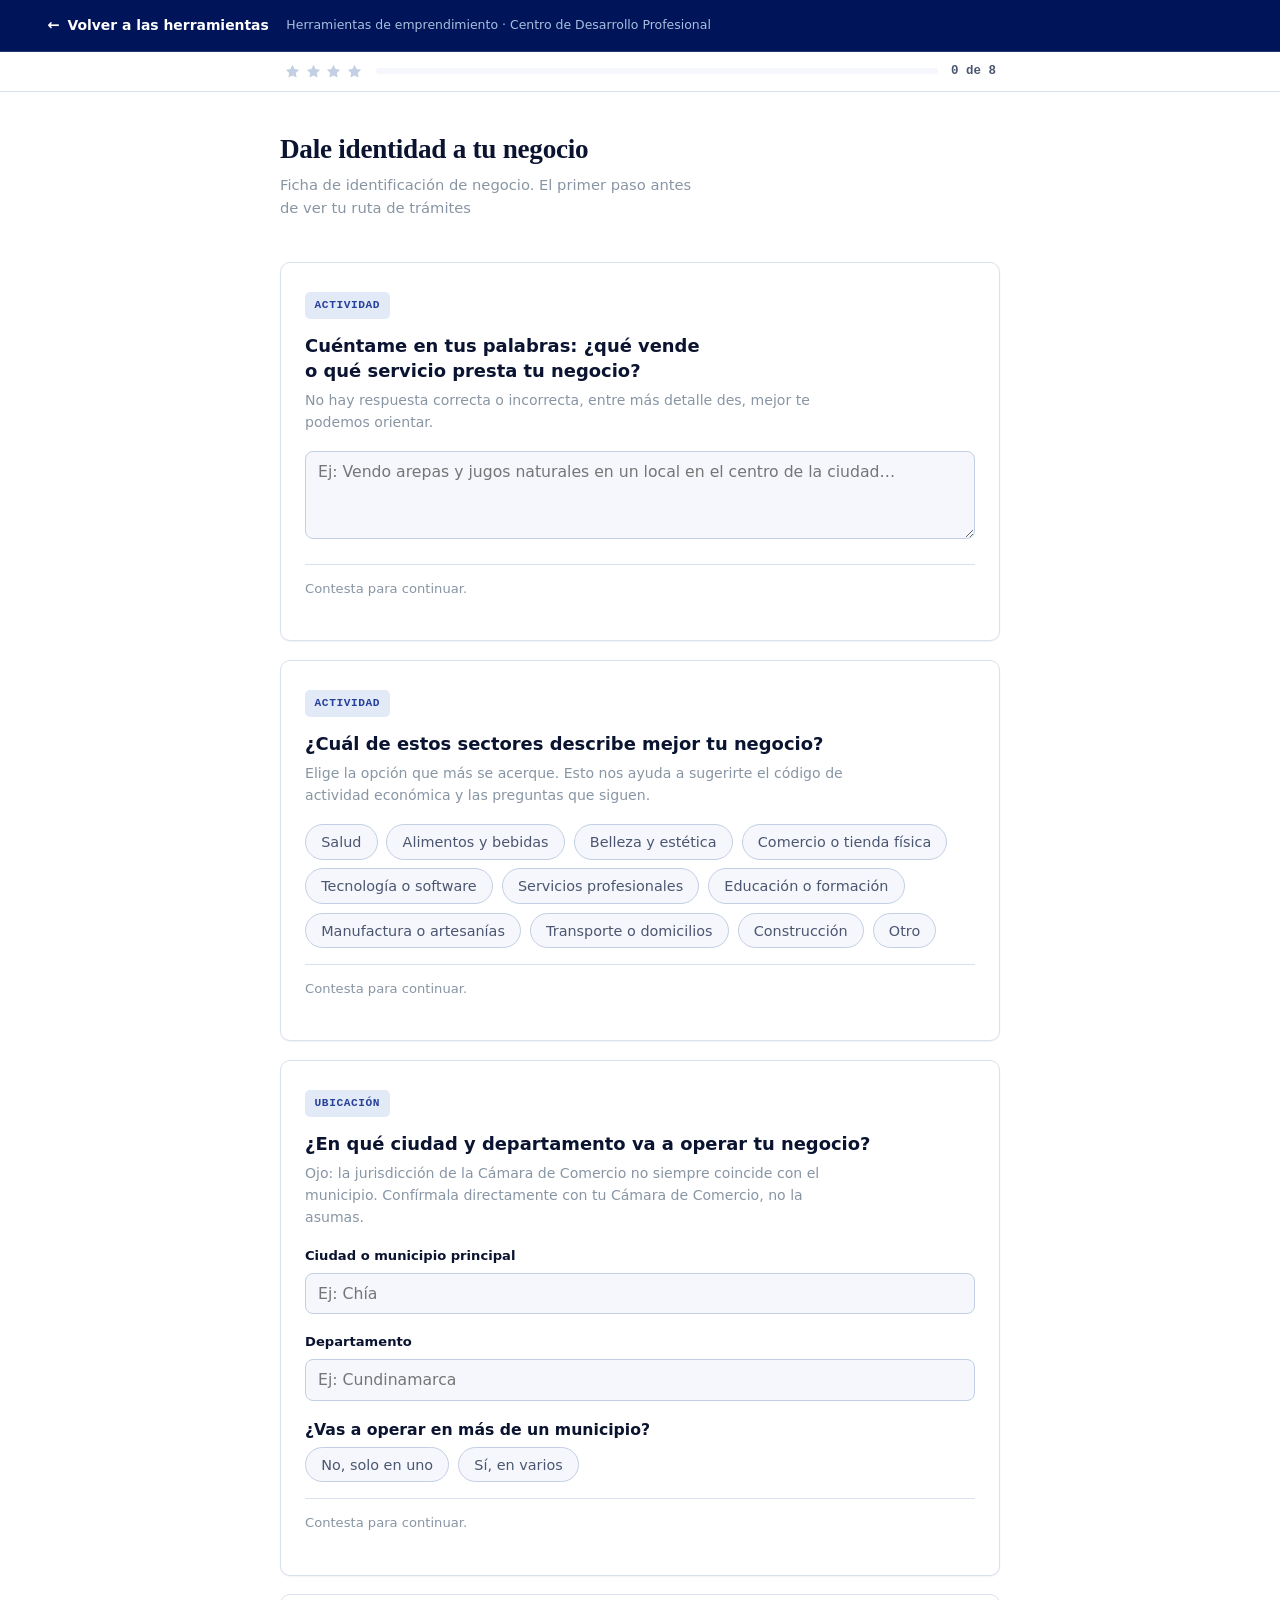
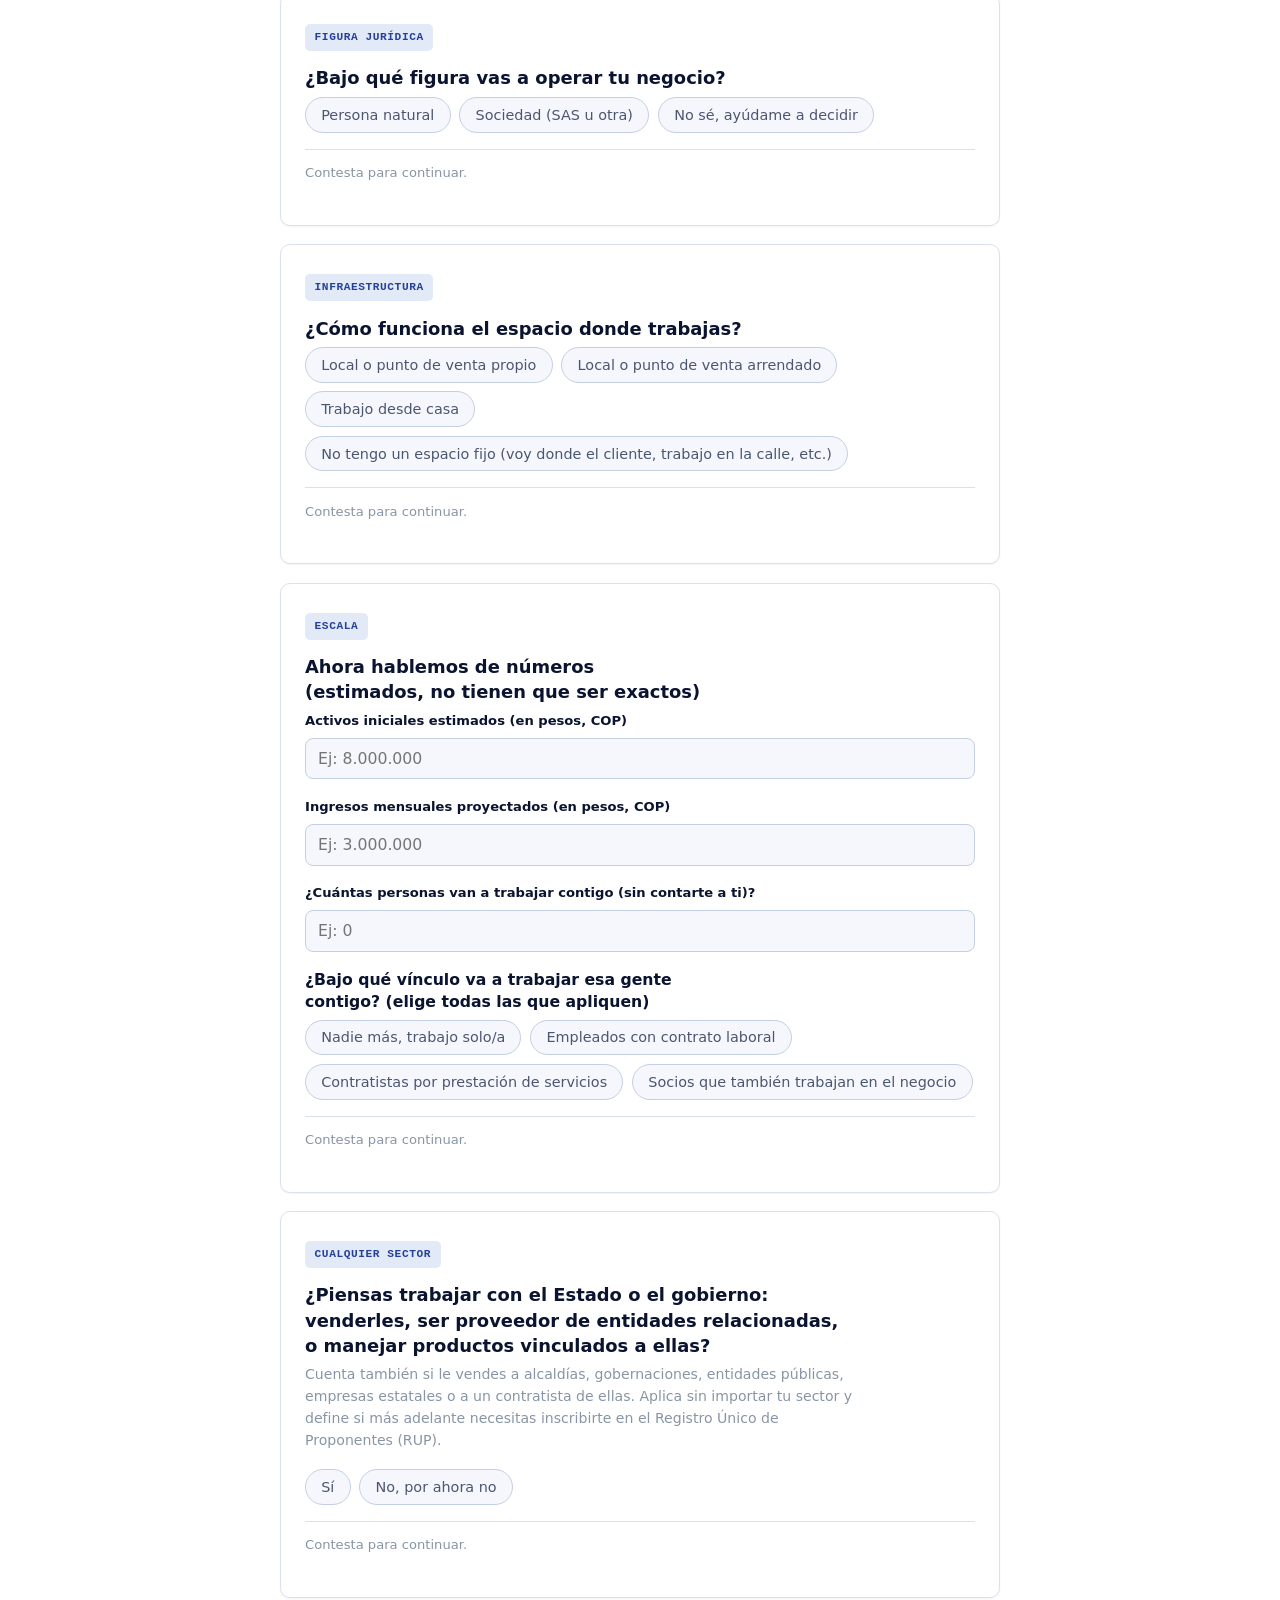
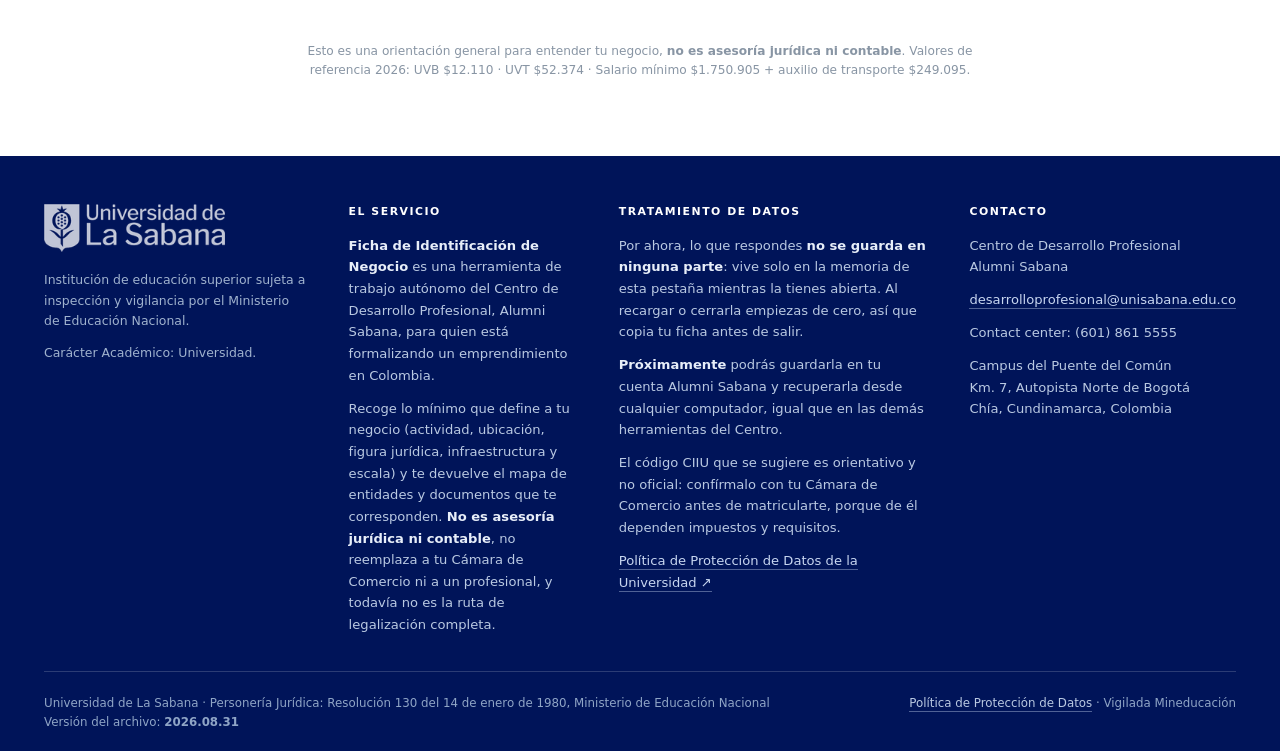
==== ficha-negocio.html @ fc14af4e "Se cambio el fondo de color y la fuente de la letra" ====
<!DOCTYPE html>
<html lang="es">
<head>
<meta charset="UTF-8">
<meta name="viewport" content="width=device-width, initial-scale=1, viewport-fit=cover">
<meta name="color-scheme" content="light">
<meta name="theme-color" content="#001459">
<meta name="description" content="Ficha de identificacion de negocio del Centro de Desarrollo Profesional de la Universidad de La Sabana: que tramites, entidades y documentos le corresponden a tu emprendimiento en Colombia.">
<title>Ficha de Identificación de Negocio</title>
<style>
  /* ============================================================
     TOKENS · "Ledger de negocio": papel de libro contable rayado,
     tinta de sello (ocre quemado) y verde-teal de archivo.
     ============================================================ */
  :root {
    /* Superficies y texto: neutros con matiz azul */
  --paper: #EEF1F8;
  --surface: #FFFFFF;
  --surface-2: #F5F7FC;
  --ink: #0A1330;
  --ink-soft: #4B5670;
  --ink-faint: #8895A4;
  --rule: #D9E1EE;
  --rule-soft: #E9EEF7;

  /* Color institucional */
  --azul: #001459;
  --azul-700: #1E306E;
  --azul-500: #25409A;
  --azul-300: #7FA6D0;
  --azul-soft: #E3EAF7;

  /* Estados. El ámbar NO es el rojo de alerta: un dato pendiente
     no es un error, y pintarlo de rojo hace que quien lo lee
     cierre la herramienta en vez de completarlo. */
  --ok: #158A5E;
  --ok-soft: #E4F2EC;
  --ambar: #8A5200;
  --ambar-soft: #FBEFDD;
  --alerta: #A3252F;
  --alerta-soft: #FAE8E9;

  --on-azul: #FFFFFF;
  --shadow: 0 1px 2px rgba(0,20,89,.05), 0 8px 24px -16px rgba(0,20,89,.22);
    --bg: #EEF1F8;
    --bg-line: rgba(0,20,89,0.035);
    --surface: #FFFFFF;
    --surface-2: #F5F7FC;
    --ink: #0A1330;
    --text: #4B5670;
    --text-muted: #8895A4;
    --line: #D9E1EE;
    --line-strong: #C3CFE3;
    --accent: #25409A;
    --accent-btn: #001459;
    --accent-ink: #001459;
    --accent-soft: #E3EAF7;
    --accent-contrast: #FFFFFF;
    --accent-2: #25409A;
    --accent-2-soft: #E3EAF7;
    --danger: #A3252F;
    --shadow-sm: 0 1px 2px rgba(0,20,89,.05);
    --shadow-lg: 0 1px 2px rgba(0,20,89,.05), 0 8px 24px -16px rgba(0,20,89,.22);
    --radius: 10px;
    --sans-pie: "Segoe UI",system-ui,-apple-system,"Helvetica Neue",Arial,sans-serif;
    --serif: "Iowan Old Style","Palatino Linotype",Palatino,"Book Antiqua",Georgia,serif;
    --sans: "Segoe UI",system-ui,-apple-system,"Helvetica Neue",Arial,sans-serif;
    --mono: ui-monospace,"Cascadia Mono",Consolas,"SF Mono",Menlo,monospace;
  }

  
  

  * { box-sizing: border-box; }

  html, body {
    margin: 0;
    padding: 0;
    background: var(--bg);
    background-image: repeating-linear-gradient(
      to bottom, var(--bg-line) 0, var(--bg-line) 1px, transparent 1px, transparent 34px
    );
    color: var(--text);
    font-family: var(--sans);
    line-height: 1.55;
    -webkit-font-smoothing: antialiased;
  }

  ::selection { background: var(--accent-soft); color: var(--ink); }

  a { color: var(--accent-2); }

  .app-shell {
    max-width: 760px;
    margin: 0 auto;
    padding: 2.25rem 1.25rem 4rem;
    min-height: 100vh;
    display: flex;
    flex-direction: column;
  }

  .app-header { margin-bottom: 1.5rem; }

  .brand { display: flex; align-items: flex-start; margin-bottom: 1.1rem; }

  .brand-badge {
    flex: none;
    width: 44px; height: 44px;
    display: flex; align-items: center; justify-content: center;
    font-size: 1.35rem;
    background: var(--surface);
    border: 1.5px solid var(--line-strong);
    border-radius: 9px;
    box-shadow: var(--shadow-sm);
  }

  .app-header h1 {
    margin: 0;
    font-family: var(--serif);
    font-weight: 600;
    font-size: 1.7rem;
    letter-spacing: -0.01em;
    color: var(--ink);
    text-wrap: balance;
  }

  .subtitle {
    margin: 0.3rem 0 0;
    color: var(--text-muted);
    font-size: 0.92rem;
    max-width: 46ch;
  }

  .progress-wrap { display: flex; align-items: center; gap: 0.75rem; }

  .progress-track {
    flex: 1;
    height: 6px;
    background: var(--line);
    border-radius: 4px;
    overflow: hidden;
  }

  .progress-bar {
    height: 100%;
    background: var(--accent-btn);
    border-radius: 4px;
    transition: width 0.35s ease;
  }
  @media (prefers-reduced-motion: reduce) { .progress-bar { transition: none; } }

  .progress-label {
    font-family: var(--mono);
    font-size: 0.72rem;
    letter-spacing: 0.03em;
    text-transform: uppercase;
    color: var(--text-muted);
    white-space: nowrap;
  }

  .main-panel { flex: 1; }

  .card {
    background: var(--surface);
    border: 1px solid var(--line);
    border-radius: var(--radius);
    box-shadow: var(--shadow-sm);
    padding: 1.75rem 1.5rem;
    animation: fadeIn 0.22s ease;
  }
  @media (prefers-reduced-motion: reduce) { .card { animation: none; } }

  @keyframes fadeIn {
    from { opacity: 0; transform: translateY(5px); }
    to { opacity: 1; transform: translateY(0); }
  }

  .section-tag {
    display: inline-block;
    font-family: var(--mono);
    font-size: 0.7rem;
    font-weight: 600;
    letter-spacing: 0.05em;
    text-transform: uppercase;
    color: var(--accent-2);
    background: var(--accent-2-soft);
    padding: 0.3rem 0.6rem;
    border-radius: 5px;
    margin-bottom: 0.9rem;
  }

  .question {
    font-size: 1.12rem;
    font-weight: 600;
    line-height: 1.4;
    margin: 0 0 0.4rem;
    color: var(--ink);
    text-wrap: balance;
  }

  .hint {
    font-size: 0.88rem;
    color: var(--text-muted);
    margin: 0 0 1.1rem;
    max-width: 62ch;
  }

  .explainer {
    background: var(--accent-2-soft);
    border-left: 3px solid var(--accent-2);
    padding: 0.85rem 1rem;
    border-radius: 6px;
    font-size: 0.92rem;
    color: var(--text);
    margin-bottom: 1.1rem;
  }
  .explainer p + p { margin-top: 0.5rem; }

  .field-group { margin-bottom: 1.1rem; }

  .field-label {
    display: block;
    font-size: 0.82rem;
    font-weight: 600;
    margin-bottom: 0.4rem;
    color: var(--ink);
  }

  textarea, input[type="text"], input[type="number"] {
    width: 100%;
    padding: 0.65rem 0.75rem;
    border: 1.5px solid var(--line-strong);
    border-radius: 8px;
    font-size: 0.98rem;
    font-family: var(--sans);
    color: var(--ink);
    background: var(--surface-2);
  }

  textarea:focus, input:focus {
    outline: 2px solid var(--accent);
    outline-offset: 1px;
    border-color: var(--accent);
  }

  textarea { min-height: 88px; resize: vertical; }

  .btn-grid {
    display: flex;
    flex-wrap: wrap;
    gap: 0.55rem;
    margin-bottom: 0.3rem;
  }

  .choice-btn {
    border: 1.5px solid var(--line-strong);
    background: var(--surface-2);
    color: var(--text);
    padding: 0.55rem 0.95rem;
    border-radius: 999px;
    font-family: var(--sans);
    font-size: 0.9rem;
    font-weight: 500;
    cursor: pointer;
    transition: border-color 0.12s ease, background 0.12s ease, color 0.12s ease;
    text-align: left;
  }
  @media (prefers-reduced-motion: reduce) { .choice-btn { transition: none; } }

  .choice-btn:hover { border-color: var(--accent); background: var(--accent-soft); }
  .choice-btn:focus-visible { outline: 2px solid var(--accent); outline-offset: 1px; }

  .choice-btn.selected {
    background: var(--accent-btn);
    border-color: var(--accent-btn);
    color: var(--accent-contrast);
    font-weight: 600;
  }
  .choice-btn.selected::before { content: "✓ "; }

  .choice-btn small {
    display: block;
    font-weight: 400;
    opacity: 0.85;
    margin-top: 0.15rem;
  }

  .nav-row {
    display: flex;
    justify-content: space-between;
    align-items: center;
    margin-top: 1.5rem;
    gap: 0.75rem;
  }

  .btn {
    border: none;
    border-radius: 8px;
    padding: 0.68rem 1.2rem;
    font-family: var(--sans);
    font-size: 0.92rem;
    font-weight: 600;
    cursor: pointer;
    transition: opacity 0.12s ease, transform 0.08s ease;
  }
  .btn:active { transform: scale(0.98); }

  .btn-primary { background: var(--accent-btn); color: var(--accent-contrast); }
  .btn-primary:disabled { opacity: 0.38; cursor: not-allowed; }
  .btn-primary:focus-visible { outline: 2px solid var(--ink); outline-offset: 2px; }

  .btn-ghost { background: transparent; color: var(--text-muted); }
  .btn-ghost:hover { color: var(--accent-2); }
  .btn-ghost:focus-visible { outline: 2px solid var(--accent-2); outline-offset: 2px; }

  .error-msg { color: var(--danger); font-size: 0.85rem; margin-top: 0.5rem; }

  /* ---------- Resultado: la ficha como tarjeta de archivo ---------- */

  .ficha-card {
    position: relative;
    background: var(--surface);
    border: 1px solid var(--line-strong);
    border-radius: var(--radius);
    box-shadow: var(--shadow-lg);
    padding: 2.1rem 1.6rem 1.75rem calc(1.6rem + 26px);
    margin: 0.25rem 0 1.75rem;
  }

  .ficha-card::before {
    content: "";
    position: absolute;
    left: 16px; top: 22px; bottom: 22px;
    width: 8px;
    background-image: radial-gradient(circle, var(--bg) 3px, transparent 3.2px);
    background-repeat: repeat-y;
    background-size: 8px 36px;
    opacity: 0.95;
  }

  .ficha-card::after {
    content: "FICHA";
    position: absolute;
    top: -13px; left: calc(1.6rem + 26px);
    background: var(--accent-2);
    color: #ffffff;
    font-family: var(--mono);
    font-size: 0.68rem;
    font-weight: 600;
    letter-spacing: 0.08em;
    padding: 0.28rem 0.65rem;
    border-radius: 5px;
  }

  .ficha-card h2 {
    margin: 0 0 0.25rem;
    font-family: var(--serif);
    font-weight: 600;
    font-size: 1.35rem;
    color: var(--ink);
    text-wrap: balance;
  }

  .ficha-card .ficha-sub {
    font-size: 0.83rem;
    color: var(--text-muted);
    margin: 0 0 1.1rem;
    padding-bottom: 0.9rem;
    border-bottom: 1px dashed var(--line-strong);
  }

  .ficha-row {
    display: grid;
    grid-template-columns: 172px 1fr;
    gap: 0.2rem 0.9rem;
    padding: 0.55rem 0;
    border-bottom: 1px solid var(--line);
    font-size: 0.9rem;
  }
  .ficha-row:last-child { border-bottom: none; }

  .ficha-row dt {
    font-family: var(--mono);
    font-size: 0.72rem;
    font-weight: 600;
    letter-spacing: 0.02em;
    text-transform: uppercase;
    color: var(--accent-2);
    align-self: start;
    padding-top: 0.1rem;
  }

  .ficha-row dd { margin: 0; color: var(--text); }

  .tag-list { list-style: none; padding: 0; margin: 0.3rem 0 0; }

  .tag-list li {
    background: var(--accent-soft);
    border-left: 3px solid var(--accent);
    color: var(--text);
    border-radius: 0 6px 6px 0;
    padding: 0.6rem 0.75rem;
    margin-bottom: 0.5rem;
    font-size: 0.88rem;
  }
  .tag-list li:last-child { margin-bottom: 0; }

  .map-section { margin-bottom: 1.75rem; }

  .map-section h3 {
    font-family: var(--serif);
    font-weight: 600;
    font-size: 1.05rem;
    color: var(--ink);
    margin: 0 0 0.75rem;
  }

  .entity-grid {
    display: grid;
    grid-template-columns: repeat(auto-fit, minmax(220px, 1fr));
    gap: 0.75rem;
  }

  .entity-card {
    border: 1px solid var(--line);
    border-radius: 9px;
    padding: 0.9rem 1rem;
    background: var(--surface-2);
  }

  .entity-card.baseline { border-top: 3px solid var(--accent-2); }
  .entity-card.trigger { border-top: 3px solid var(--accent); }

  .entity-card h4 {
    margin: 0 0 0.5rem;
    font-size: 0.92rem;
    font-weight: 600;
    color: var(--ink);
  }

  .entity-card ul { margin: 0; padding-left: 1.1rem; font-size: 0.85rem; color: var(--text-muted); }
  .entity-card ul li { margin-bottom: 0.3rem; }

  .link-row { display: flex; flex-wrap: wrap; gap: 0.6rem; margin-top: 0.6rem; }

  .link-btn {
    display: inline-flex;
    align-items: center;
    gap: 0.45rem;
    border: 1.5px solid var(--accent-2);
    color: var(--accent-2);
    background: var(--surface-2);
    text-decoration: none;
    padding: 0.6rem 0.9rem;
    border-radius: 8px;
    font-size: 0.87rem;
    font-weight: 600;
  }
  .link-btn:hover { background: var(--accent-2-soft); }
  .link-btn:focus-visible { outline: 2px solid var(--accent-2); outline-offset: 2px; }

  .open-list { font-size: 0.87rem; color: var(--text-muted); padding-left: 1.15rem; margin: 0.3rem 0 0; }
  .open-list li { margin-bottom: 0.45rem; }

  .actions-row { display: flex; gap: 0.6rem; flex-wrap: wrap; margin-top: 1.3rem; }

  .copy-box {
    background: var(--surface-2);
    border: 1px dashed var(--line-strong);
    border-radius: 8px;
    padding: 1rem;
    font-family: var(--mono);
    font-size: 0.76rem;
    line-height: 1.6;
    white-space: pre-wrap;
    color: var(--text);
    margin-top: 0.75rem;
    display: none;
  }
  .copy-box.visible { display: block; }

  .app-footer {
    margin-top: 2rem;
    font-size: 0.76rem;
    color: var(--text-muted);
    text-align: center;
  }

  .disclaimer-inline {
    font-size: 0.8rem;
    color: var(--text-muted);
    margin-top: 1rem;
    border-top: 1px dashed var(--line);
    padding-top: 0.9rem;
  }

  @media (max-width: 520px) {
    .ficha-row { grid-template-columns: 1fr; }
    .ficha-row dt { margin-bottom: 0.1rem; }
  }

/* ═══════════════ FICHA DE CORRIDO ═══════════════ */

/* Fondo blanco en toda la página, no solo en las tarjetas.
   El archivo original imitaba papel de libreta: un azulado claro
   con rayas horizontales cada 34 px. Con las preguntas de corrido
   esas rayas corren por toda la página y compiten con el texto,
   así que se retiran las dos cosas: el tinte y las líneas.

   Va con «!important» porque la regla original está en el mismo
   documento y usa el mismo selector: sin él, gana la que venga
   después y el cambio no se ve. */
html, body {
  background: #FFFFFF !important;
  background-image: none !important;
}
/* Las tarjetas ya no necesitan destacarse contra un fondo teñido:
   sobre blanco, un borde suave basta y evita el efecto de «caja
   blanca sobre caja blanca». */
.card { background: #FFFFFF; }

/* La barra de «Paso 3 de 10» sobra: contaba una navegación que ya
   no existe, y la racha de arriba dice lo mismo mejor. Se oculta
   en vez de borrarla del marcado porque los renderers todavía la
   referencian, y quitarla obligaría a tocar los diez. */
.progress-wrap { display: none !important; }

/* Cada pregunta es un bloque de la misma página. El card ya
   existía; aquí solo se le da aire entre uno y otro y un ancla
   para que el desplazamiento no deje el título pegado arriba. */
.bloque { scroll-margin-top: calc(var(--alto-volver) + 76px); }
.bloque + .bloque { margin-top: 1.15rem; }

/* Un bloque que aparece porque ya se puede contestar. La
   animación es corta a propósito: avisa, no entretiene. */
@keyframes bloque-entra {
  from { opacity: 0; transform: translateY(8px); }
  to   { opacity: 1; transform: none; }
}
.bloque-nuevo { animation: bloque-entra .32s ease-out; }
@media (prefers-reduced-motion: reduce) { .bloque-nuevo { animation: none; } }

/* La marca de «ya contestaste esto». Sustituye a la fila de
   botones Atrás/Siguiente, que en una página de corrido no
   tiene sentido. */
.bloque-hecho {
  display: flex; align-items: center; gap: .45rem;
  margin-top: 1rem; padding-top: .85rem;
  border-top: 1px solid var(--line);
  color: var(--accent-ink); font-size: .82rem; font-weight: 600;
}
.bloque-hecho .tic {
  display: inline-flex; align-items: center; justify-content: center;
  width: 18px; height: 18px; border-radius: 50%;
  background: var(--accent-soft); color: var(--accent-ink);
  font-size: .68rem; flex: none;
}
.bloque-pendiente {
  margin-top: 1rem; padding-top: .85rem;
  border-top: 1px solid var(--line);
  color: var(--text-muted); font-size: .82rem;
}

/* ── La racha ──
   Va pegada arriba, bajo la barra de volver, porque su trabajo
   es acompañar mientras se baja. Si se quedara en la cabecera
   dejaría de verse justo cuando empieza a servir. */
.racha {
  position: sticky; top: var(--alto-volver); z-index: 40;
  background: var(--surface);
  border-bottom: 1px solid var(--line);
  padding: .6rem 0;
}
.racha-env {
  max-width: 760px; margin: 0 auto;
  padding: 0 clamp(1rem, 4vw, 1.5rem);
  display: flex; align-items: center; gap: .85rem;
}
.racha-barra {
  flex: 1; height: 6px; border-radius: 3px;
  background: var(--surface-2); overflow: hidden;
}
.racha-relleno {
  height: 100%; width: 0%; border-radius: 3px;
  background: var(--accent-btn);
  transition: width .45s cubic-bezier(.4,0,.2,1);
}
.racha-cuenta {
  font-family: var(--mono); font-size: .78rem;
  color: var(--text); font-weight: 600; white-space: nowrap;
}
/* Las estrellas: una por cada tramo de preguntas. Se encienden
   al llegar, no antes, y la que acaba de encenderse late una vez. */
.racha-estrellas { display: flex; gap: .22rem; flex: none; }
.estrella {
  width: 17px; height: 17px; display: block;
  color: var(--line-strong);
  transition: color .3s, transform .3s;
}
.estrella.on { color: #C9971F; }
@keyframes estrella-late {
  0% { transform: scale(1); } 45% { transform: scale(1.42); } 100% { transform: scale(1); }
}
.estrella.late { animation: estrella-late .5s ease-out; }
@media (prefers-reduced-motion: reduce) { .estrella.late { animation: none; } }

/* El aviso de racha conseguida. Aparece un momento y se va: no
   se puede cerrar porque no interrumpe nada. */
.racha-aviso {
  position: fixed; left: 50%; bottom: 1.6rem; transform: translateX(-50%) translateY(0);
  z-index: 60; max-width: min(92vw, 380px);
  background: var(--accent-btn); color: var(--accent-contrast);
  border-radius: 9px; padding: .8rem 1.15rem;
  box-shadow: 0 10px 30px -10px rgba(0,20,89,.5);
  font-size: .88rem; line-height: 1.45;
  display: flex; align-items: center; gap: .7rem;
  opacity: 0; pointer-events: none;
  transition: opacity .3s, transform .3s;
}
.racha-aviso.ver { opacity: 1; transform: translateX(-50%) translateY(-6px); }
/* A la derecha y no centrado: centrado abajo se planta justo
   encima de la fila de opciones que la persona está eligiendo. */
@media (min-width: 720px) {
  .racha-aviso { left: auto; right: 1.5rem; transform: translateY(0); }
  .racha-aviso.ver { transform: translateY(-6px); }
}
.racha-aviso b { display: block; font-size: .93rem; }
.racha-aviso .ico { font-size: 1.3rem; flex: none; }
@media (prefers-reduced-motion: reduce) { .racha-aviso { transition: opacity .3s; } }
@media (max-width: 560px) { .racha-env { gap: .6rem; } .racha-estrellas { gap: .15rem; } }
@media print { .racha, .racha-aviso { display: none !important; } }


/* ═══════════════ PIE INSTITUCIONAL ═══════════════
   Idéntico al de «Estudio de Pitch» y «Construye tu portafolio»,
   para que las herramientas del Centro se lean como un solo
   servicio y no como cinco páginas sueltas. */
/* Sin «margin-top». Lo llevaba, y en el tablero dejaba una franja
   de papel de 48 px entre el final del índice lateral azul y el
   pie azul: dos bloques del mismo color separados por una línea
   clara que parecía un error de montaje. El aire que necesita el
   pie ya lo pone su propio «padding» de arriba. */
footer.pie { background: var(--azul); color: #B9C9E2; padding: 3rem 0 1.6rem; }

/* ═══════════════ VOLVER A LA PORTADA ═══════════════
   Arriba, antes de nada. Estuvo en el pie y era un error: para
   salir de una herramienta había que recorrerla entera hasta el
   final. La salida se busca donde se entró, no al fondo.

   No es fijo ni flotante: en el tablero cualquier elemento fijo
   tapa una columna de cifras, y en la ficha se comería el paso
   del asistente. Va en el flujo, lo primero del documento. */
/* La altura de la barra vive en una variable porque el índice
   lateral del tablero la necesita para calcular la suya. Si aquí
   cambia el «padding», allí se ajusta solo. */
:root { --alto-volver: 51px; }
.volver-barra {
  background: var(--azul);
  border-bottom: 1px solid rgba(255,255,255,.14);
  position: sticky; top: 0; z-index: 50;
}
.volver-barra .env {
  max-width: 1440px; margin: 0 auto;
  padding: .62rem clamp(1.1rem, 4vw, 2.75rem);
  display: flex; align-items: center; gap: .9rem; flex-wrap: wrap;
}
.volver-barra a {
  display: inline-flex; align-items: center; gap: .5rem;
  color: #FFFFFF; text-decoration: none;
  font-family: var(--sans-pie); font-size: .87rem; font-weight: 600;
  padding: .3rem .2rem; border-radius: 4px;
  transition: color .15s;
}
.volver-barra a:hover { color: #C7D6F0; }
.volver-barra a:hover .flecha { transform: translateX(-3px); }
.volver-barra .flecha {
  font-size: 1.05em; line-height: 1;
  transition: transform .15s;
}
.volver-barra small { color: #A9BEDE; font-size: .78rem; line-height: 1.5; }
.volver-barra a:focus-visible { outline: 2px solid #FFFFFF; outline-offset: 2px; }
@media (max-width: 560px) { .volver-barra small { display: none; } }
@media print { .volver-barra { display: none !important; } }
.pie-envoltura { max-width: 1440px; margin: 0 auto; padding: 0 clamp(1.1rem, 4vw, 2.75rem); }
.pie-rejilla {
  display: grid; grid-template-columns: 1.15fr 1fr 1.35fr 1fr;
  gap: 2.5rem; padding-bottom: 2.2rem; border-bottom: 1px solid rgba(255,255,255,.17);
}
.pie-logo { height: 48px; width: auto; display: block; margin-bottom: 1.15rem; }
.pie-col h4 {
  font-family: var(--sans-pie); font-size: .68rem; letter-spacing: .14em;
  text-transform: uppercase; color: #FFFFFF; font-weight: 700; margin: 0 0 .9rem;
}
.pie-col p { font-size: .82rem; line-height: 1.65; color: #B9C9E2; margin: 0 0 .7rem; }
.pie-col p:last-child { margin-bottom: 0; }
.pie-col strong { color: #E7EEF9; font-weight: 600; }
.pie-marca p { font-size: .78rem; color: #9FB2CE; }
.pie-enlace {
  color: #C7D6F0; text-decoration: none; border-bottom: 1px solid rgba(199,214,240,.4);
  padding-bottom: 1px; transition: color .15s, border-color .15s;
}
.pie-enlace:hover { color: #FFFFFF; border-bottom-color: #FFFFFF; }
.pie-legal {
  display: flex; justify-content: space-between; gap: 1.25rem; flex-wrap: wrap;
  padding-top: 1.4rem; font-size: .74rem; color: #8FA5C6; line-height: 1.6;
}
.pie-legal .pie-enlace { font-weight: 500; color: #B9C9E2; }
@media (max-width: 1000px) { .pie-rejilla { grid-template-columns: 1fr 1fr; gap: 2rem; } }
@media (max-width: 640px)  { .pie-rejilla { grid-template-columns: 1fr; } }
@media print { footer.pie { display: none !important; } }

</style>
</head>
<body>
<div class="volver-barra">
  <div class="env">
    <a href="./"><span class="flecha" aria-hidden="true">&larr;</span> Volver a las herramientas</a>
    <small>Herramientas de emprendimiento &middot; Centro de Desarrollo Profesional</small>
  </div>
</div>
<div class="racha" id="racha" hidden>
  <div class="racha-env">
    <div class="racha-estrellas" id="rachaEstrellas" aria-hidden="true"></div>
    <div class="racha-barra"><div class="racha-relleno" id="rachaRelleno"></div></div>
    <span class="racha-cuenta" id="rachaCuenta" role="status" aria-live="polite"></span>
  </div>
</div>
<div class="racha-aviso" id="rachaAviso" role="status" aria-live="polite">
  <span class="ico" aria-hidden="true">&#9733;</span>
  <span><b id="rachaAvisoT"></b><span id="rachaAvisoD"></span></span>
</div>

<div class="app-shell">
  <header class="app-header">
    <div class="brand">
            <div>
        <h1>Dale identidad a tu negocio</h1>
        <p class="subtitle">Ficha de identificación de negocio. El primer paso antes de ver tu ruta de trámites</p>
      </div>
    </div>
    <div class="progress-wrap" aria-hidden="true">
      <div class="progress-track">
        <div id="progressBar" class="progress-bar" style="width:0%"></div>
      </div>
      <span id="progressLabel" class="progress-label">Empezando…</span>
    </div>
  </header>

  <main id="main" class="main-panel" role="main" aria-live="polite"></main>

  <footer class="app-footer">
    <p>
      Esto es una orientación general para entender tu negocio, <strong>no es asesoría jurídica ni contable</strong>.
      Valores de referencia 2026: UVB $12.110 · UVT $52.374 · Salario mínimo $1.750.905 + auxilio de transporte $249.095.
    </p>
  </footer>
</div>

<script>
/**
 * Ficha de Identificación de Negocio
 * Asistente por botones que recoge la información mínima para saber qué
 * trámites, entidades, documentos y costos le corresponden a cada
 * emprendedor. NO calcula ni entrega la ruta completa de legalización:
 * solo identifica al negocio y muestra el mapa de entidades/documentos
 * que le aplican, con enlaces oficiales para gestionarlos.
 */

(() => {
  "use strict";

  // ---------------------------------------------------------------------
  // Estado
  // ---------------------------------------------------------------------
  const state = {
    actividadDescripcion: "",
    sector: null,
    ciiuCode: null,
    ciiuLabel: null,
    ciiuConfirmado: null,

    ciudad: "",
    departamento: "",
    variosMunicipios: null,
    domicilioPrincipal: "",

    figuraJuridica: null, // 'natural' | 'sas'
    figuraHelperUsado: false,

    espacio: null, // 'local_propio' | 'local_arrendado' | 'casa' | 'sin_espacio_fijo'
    atencionPublico: null,
    canalVenta: null, // 'online' | 'presencial' | 'ambos'

    activos: "",
    ingresos: "",
    numPersonal: "",
    vinculoPersonal: [], // array de strings

    // Sector-específico
    saludInvasivos: null,
    saludTitulados: null,
    alimentosTipo: null, // 'elabora' | 'envasa_marca' | 'revende'
    alimentosMarcaPropia: null,
    bellezaRompeBarrera: null,
    techDatosTerceros: null,
    eduTipo: null, // 'formal' | 'etdh' | 'libre'
    transporteFlotaPropia: null,
    transporteTipo: null, // 'pasajeros' | 'carga'

    contratacionEstatal: null,
  };

  const SECTORES = [
    { id: "salud", label: "Salud" },
    { id: "alimentos", label: "Alimentos y bebidas" },
    { id: "belleza", label: "Belleza y estética" },
    { id: "comercio", label: "Comercio o tienda física" },
    { id: "tecnologia", label: "Tecnología o software" },
    { id: "profesionales", label: "Servicios profesionales" },
    { id: "educacion", label: "Educación o formación" },
    { id: "manufactura", label: "Manufactura o artesanías" },
    { id: "transporte", label: "Transporte o domicilios" },
    { id: "construccion", label: "Construcción" },
    { id: "otro", label: "Otro" },
  ];

  const SECTOR_LABEL = Object.fromEntries(SECTORES.map((s) => [s.id, s.label]));

  // ---------------------------------------------------------------------
  // Sugerencia de código CIIU (orientativa, no oficial)
  // ---------------------------------------------------------------------
  function suggestCIIU(sector, descripcion) {
    const d = (descripcion || "").toLowerCase();
    const has = (...words) => words.some((w) => d.includes(w));

    switch (sector) {
      case "salud":
        if (has("odont", "dental")) return { code: "8622", label: "Actividades de la práctica odontológica" };
        if (has("psicolog", "terapia", "terapeuta")) return { code: "8690", label: "Otras actividades de atención de la salud humana" };
        return { code: "8621", label: "Actividades de la práctica médica, sin internación" };
      case "alimentos":
        if (has("panaderia", "panadería", "pasteleria", "pastelería", "reposteria", "repostería"))
          return { code: "1081", label: "Elaboración de productos de panadería" };
        if (has("restaurante", "comida", "café", "cafeteria", "cafetería", "cocina"))
          return { code: "5611", label: "Expendio a la mesa de comidas preparadas" };
        if (has("bebida", "jugo", "gaseosa", "cerveza"))
          return { code: "1104", label: "Elaboración de bebidas no alcohólicas / producción de aguas minerales" };
        if (has("elabora", "produce", "fabrica", "fábrica"))
          return { code: "1079", label: "Elaboración de otros productos alimenticios n.c.p." };
        return { code: "4711", label: "Comercio al por menor de alimentos, bebidas y tabaco" };
      case "belleza":
        if (has("tatuaje", "piercing", "perforacion", "perforación"))
          return { code: "9609", label: "Otras actividades de servicios personales n.c.p." };
        return { code: "9602", label: "Peluquería y otros tratamientos de belleza" };
      case "comercio":
        return { code: "4719", label: "Comercio al por menor en establecimientos no especializados" };
      case "tecnologia":
        if (has("app", "software", "desarrollo", "programa", "programación"))
          return { code: "6201", label: "Actividades de desarrollo de sistemas informáticos (planificación, análisis, diseño, programación, pruebas)" };
        return { code: "6202", label: "Actividades de consultoría informática y de gestión de instalaciones informáticas" };
      case "profesionales":
        if (has("contable", "contador", "contaduria", "contaduría"))
          return { code: "6920", label: "Actividades de contabilidad, teneduría de libros, auditoría financiera y asesoría tributaria" };
        if (has("abogado", "juridico", "jurídico", "legal"))
          return { code: "6910", label: "Actividades jurídicas" };
        if (has("marketing", "publicidad", "mercadeo"))
          return { code: "7310", label: "Publicidad" };
        return { code: "7020", label: "Actividades de consultoría de gestión" };
      case "educacion":
        if (has("idioma", "ingles", "inglés"))
          return { code: "8550", label: "Actividades de enseñanza deportiva y recreativa / enseñanza cultural" };
        return { code: "8559", label: "Otros tipos de educación n.c.p." };
      case "manufactura":
        if (has("ropa", "textil", "confeccion", "confección"))
          return { code: "1410", label: "Confección de prendas de vestir, excepto prendas de piel" };
        if (has("joyeria", "joyería", "bisuteria", "bisutería"))
          return { code: "3211", label: "Fabricación de joyas y artículos conexos" };
        return { code: "3299", label: "Otras industrias manufactureras n.c.p." };
      case "transporte":
        if (has("domicilio", "mensajeria", "mensajería", "paqueteo"))
          return { code: "5320", label: "Actividades de mensajería" };
        if (has("carga", "mercancia", "mercancía", "encomienda"))
          return { code: "4923", label: "Transporte de carga por carretera" };
        return { code: "4922", label: "Transporte terrestre mixto / transporte de pasajeros" };
      case "construccion":
        if (has("remodela", "acabado", "pintura", "electric"))
          return { code: "4330", label: "Terminación y acabado de edificios y obras de ingeniería civil" };
        return { code: "4111", label: "Construcción de edificios residenciales" };
      default:
        return null;
    }
  }

  // ---------------------------------------------------------------------
  // Utilidades
  // ---------------------------------------------------------------------
  const main = document.getElementById("main");
  const progressBar = document.getElementById("progressBar");
  const progressLabel = document.getElementById("progressLabel");

  function fmtCOP(value) {
    const n = Number(String(value).replace(/[^\d]/g, ""));
    if (!n) return "";
    return "$" + n.toLocaleString("es-CO");
  }

  function el(tag, attrs = {}, children = []) {
    const node = document.createElement(tag);
    for (const [k, v] of Object.entries(attrs)) {
      if (v === null || v === undefined) continue;
      if (k === "class") node.className = v;
      else if (k === "html") node.innerHTML = v;
      else if (k.startsWith("on") && typeof v === "function") node.addEventListener(k.slice(2), v);
      else if (k === "disabled") node.disabled = !!v;
      else node.setAttribute(k, v);
    }
    (Array.isArray(children) ? children : [children]).forEach((c) => {
      if (c === null || c === undefined) return;
      node.appendChild(typeof c === "string" ? document.createTextNode(c) : c);
    });
    return node;
  }

  function choiceButton(label, selected, onClick, sub) {
    const btn = el("button", {
      class: "choice-btn" + (selected ? " selected" : ""),
      type: "button",
      onclick: onClick,
    }, [label, sub ? el("small", {}, sub) : null]);
    return btn;
  }

  // ---------------------------------------------------------------------
  // Definición de pasos
  // ---------------------------------------------------------------------
  const STEP_IDS = [
    "actividad_desc",
    "sector",
    "ciiu",
    "ubicacion",
    "figura",
    "infraestructura",
    "escala",
    "sector_especifico",
    "contratacion_estatal",
    "resultado",
  ];

  let currentIndex = 0;

  function sectorTieneSubpreguntas(sector) {
    return ["salud", "alimentos", "belleza", "tecnologia", "educacion", "transporte"].includes(sector);
  }

  function isApplicable(stepId) {
    if (stepId === "sector_especifico") return sectorTieneSubpreguntas(state.sector);
    return true;
  }

  function totalApplicableCount() {
    return STEP_IDS.filter(isApplicable).length;
  }

  function applicableIndexOf(stepId) {
    return STEP_IDS.filter(isApplicable).indexOf(stepId);
  }

  function goTo(index, direction = 1) {
    let i = index;
    while (i >= 0 && i < STEP_IDS.length && !isApplicable(STEP_IDS[i])) {
      i += direction;
    }
    currentIndex = Math.max(0, Math.min(STEP_IDS.length - 1, i));
    render();
  }

  function goNext() { goTo(currentIndex + 1, 1); }
  function goBack() { goTo(currentIndex - 1, -1); }

  // ---------------------------------------------------------------------
  // Render principal
  // ---------------------------------------------------------------------
  function updateProgress(sectionLabel) {
    const total = totalApplicableCount();
    const pos = applicableIndexOf(STEP_IDS[currentIndex]) + 1;
    const pct = Math.round((pos / total) * 100);
    progressBar.style.width = pct + "%";
    progressLabel.textContent = `Paso ${pos} de ${total} · ${sectionLabel}`;
  }

  function render() {
    main.innerHTML = "";
    const stepId = STEP_IDS[currentIndex];
    const renderer = STEP_RENDERERS[stepId];
    const card = el("div", { class: "card" });
    main.appendChild(card);
    renderer(card);
    window.scrollTo({ top: 0, behavior: "smooth" });
  }

  function navRow(card, { onNext, nextLabel = "Siguiente", nextDisabled = false, showBack = true }) {
    const row = el("div", { class: "nav-row" });
    row.appendChild(
      showBack && currentIndex > 0
        ? el("button", { class: "btn btn-ghost", type: "button", onclick: goBack }, "← Atrás")
        : el("span", {})
    );
    row.appendChild(
      el("button", {
        class: "btn btn-primary",
        type: "button",
        disabled: nextDisabled ? "true" : null,
        onclick: (e) => {
          if (e.currentTarget.disabled) return;
          onNext();
        },
      }, nextLabel)
    );
    card.appendChild(row);
  }

  // ---------------------------------------------------------------------
  // Paso 1 · Actividad: descripción libre
  // ---------------------------------------------------------------------
  function renderActividadDesc(card) {
    updateProgress("Actividad");
    card.appendChild(el("span", { class: "section-tag" }, "Actividad"));
    card.appendChild(el("p", { class: "question" }, "Cuéntame en tus palabras: ¿qué vende o qué servicio presta tu negocio?"));
    card.appendChild(el("p", { class: "hint" }, "No hay respuesta correcta o incorrecta, entre más detalle des, mejor te podemos orientar."));

    const group = el("div", { class: "field-group" });
    const textarea = el("textarea", {
      placeholder: "Ej: Vendo arepas y jugos naturales en un local en el centro de la ciudad…",
      oninput: (e) => {
        state.actividadDescripcion = e.target.value;
        if (nextBtn) nextBtn.disabled = state.actividadDescripcion.trim().length < 5;
      },
    });
    textarea.value = state.actividadDescripcion;
    group.appendChild(textarea);
    card.appendChild(group);

    navRow(card, {
      onNext: goNext,
      nextDisabled: state.actividadDescripcion.trim().length < 5,
    });
    const nextBtn = card.querySelector(".btn-primary");
  }

  // ---------------------------------------------------------------------
  // Paso 2 · Sector
  // ---------------------------------------------------------------------
  function renderSector(card) {
    updateProgress("Actividad");
    card.appendChild(el("span", { class: "section-tag" }, "Actividad"));
    card.appendChild(el("p", { class: "question" }, "¿Cuál de estos sectores describe mejor tu negocio?"));
    card.appendChild(el("p", { class: "hint" }, "Elige la opción que más se acerque. Esto nos ayuda a sugerirte el código de actividad económica y las preguntas que siguen."));

    const grid = el("div", { class: "btn-grid" });
    SECTORES.forEach((s) => {
      grid.appendChild(
        choiceButton(s.label, state.sector === s.id, () => {
          state.sector = s.id;
          state.ciiuConfirmado = null;
          const suggestion = suggestCIIU(s.id, state.actividadDescripcion);
          state.ciiuCode = suggestion ? suggestion.code : null;
          state.ciiuLabel = suggestion ? suggestion.label : null;
          render();
        })
      );
    });
    card.appendChild(grid);

    navRow(card, { onNext: goNext, nextDisabled: !state.sector });
  }

  // ---------------------------------------------------------------------
  // Paso 3 · CIIU sugerido
  // ---------------------------------------------------------------------
  function renderCIIU(card) {
    updateProgress("Actividad");
    card.appendChild(el("span", { class: "section-tag" }, "Actividad"));
    card.appendChild(el("p", { class: "question" }, "Con lo que nos contaste, este sería tu código CIIU sugerido"));
    card.appendChild(el("p", { class: "hint" }, "El código CIIU clasifica tu actividad económica y define qué impuestos, tarifas y requisitos aplican. Es una sugerencia inicial: la confirmas o la ajustas en tu Cámara de Comercio o con tu contador."));

    if (state.ciiuCode) {
      card.appendChild(
        el("div", { class: "explainer" }, [
          el("strong", {}, `CIIU ${state.ciiuCode}`),
          `: ${state.ciiuLabel}`,
        ])
      );
    } else {
      card.appendChild(
        el("div", { class: "explainer" }, "Con el sector \"Otro\" no podemos sugerir un código automáticamente. Descríbelo con más detalle a tu Cámara de Comercio para que te asignen el CIIU correcto.")
      );
    }

    const grid = el("div", { class: "btn-grid" });
    grid.appendChild(
      choiceButton("Confirmo que este código está bien", state.ciiuConfirmado === true, () => {
        state.ciiuConfirmado = true;
        render();
      })
    );
    grid.appendChild(
      choiceButton("No estoy seguro / prefiero confirmarlo después", state.ciiuConfirmado === false && state.ciiuConfirmado !== null, () => {
        state.ciiuConfirmado = false;
        render();
      })
    );
    card.appendChild(grid);

    navRow(card, { onNext: goNext, nextDisabled: state.ciiuConfirmado === null && !!state.ciiuCode });
  }

  // ---------------------------------------------------------------------
  // Paso 4 · Ubicación
  // ---------------------------------------------------------------------
  function renderUbicacion(card) {
    updateProgress("Ubicación");
    card.appendChild(el("span", { class: "section-tag" }, "Ubicación"));
    card.appendChild(el("p", { class: "question" }, "¿En qué ciudad y departamento va a operar tu negocio?"));
    card.appendChild(el("p", { class: "hint" }, "Ojo: la jurisdicción de la Cámara de Comercio no siempre coincide con el municipio. Confírmala directamente con tu Cámara de Comercio, no la asumas."));

    const ciudadGroup = el("div", { class: "field-group" });
    ciudadGroup.appendChild(el("label", { class: "field-label" }, "Ciudad o municipio principal"));
    const ciudadInput = el("input", {
      type: "text",
      value: state.ciudad,
      placeholder: "Ej: Chía",
      oninput: (e) => { state.ciudad = e.target.value; refreshNext(); },
    });
    ciudadGroup.appendChild(ciudadInput);
    card.appendChild(ciudadGroup);

    const deptoGroup = el("div", { class: "field-group" });
    deptoGroup.appendChild(el("label", { class: "field-label" }, "Departamento"));
    const deptoInput = el("input", {
      type: "text",
      value: state.departamento,
      placeholder: "Ej: Cundinamarca",
      oninput: (e) => { state.departamento = e.target.value; refreshNext(); },
    });
    deptoGroup.appendChild(deptoInput);
    card.appendChild(deptoGroup);

    card.appendChild(el("p", { class: "question", style: "font-size:0.98rem;margin-top:18px;" }, "¿Vas a operar en más de un municipio?"));
    const grid = el("div", { class: "btn-grid" });
    grid.appendChild(choiceButton("No, solo en uno", state.variosMunicipios === false, () => { state.variosMunicipios = false; state.domicilioPrincipal = ""; render(); }));
    grid.appendChild(choiceButton("Sí, en varios", state.variosMunicipios === true, () => { state.variosMunicipios = true; render(); }));
    card.appendChild(grid);

    if (state.variosMunicipios === true) {
      const domGroup = el("div", { class: "field-group", style: "margin-top:12px;" });
      domGroup.appendChild(el("label", { class: "field-label" }, "¿Cuál es tu domicilio principal (la sede desde la que se dirige el negocio)?"));
      const domInput = el("input", {
        type: "text",
        value: state.domicilioPrincipal,
        placeholder: "Ej: Chía, Cundinamarca",
        oninput: (e) => { state.domicilioPrincipal = e.target.value; refreshNext(); },
      });
      domGroup.appendChild(domInput);
      card.appendChild(domGroup);
    }

    function isValid() {
      const base = state.ciudad.trim().length > 1 && state.departamento.trim().length > 1 && state.variosMunicipios !== null;
      if (state.variosMunicipios === true) return base && state.domicilioPrincipal.trim().length > 1;
      return base;
    }

    navRow(card, { onNext: goNext, nextDisabled: !isValid() });
    function refreshNext() {
      var _b = card.querySelector(".btn-primary"); if (_b) _b.disabled = !isValid();
    }
  }

  // ---------------------------------------------------------------------
  // Paso 5 · Figura jurídica
  // ---------------------------------------------------------------------
  function renderFigura(card) {
    updateProgress("Figura jurídica");
    card.appendChild(el("span", { class: "section-tag" }, "Figura jurídica"));
    card.appendChild(el("p", { class: "question" }, "¿Bajo qué figura vas a operar tu negocio?"));

    const grid = el("div", { class: "btn-grid" });
    grid.appendChild(choiceButton("Persona natural", state.figuraJuridica === "natural", () => { state.figuraJuridica = "natural"; state.figuraHelperUsado = false; render(); }));
    grid.appendChild(choiceButton("Sociedad (SAS u otra)", state.figuraJuridica === "sas", () => { state.figuraJuridica = "sas"; state.figuraHelperUsado = false; render(); }));
    grid.appendChild(choiceButton("No sé, ayúdame a decidir", state.figuraHelperUsado, () => { state.figuraHelperUsado = true; state.figuraJuridica = null; render(); }));
    card.appendChild(grid);

    if (state.figuraHelperUsado && !state.figuraJuridica) {
      card.appendChild(
        el("div", { class: "explainer" }, [
          el("p", { style: "margin:0 0 8px;" }, "Como persona natural, tú y tu negocio son la misma persona ante la ley: si el negocio tiene deudas, responden también tus bienes personales, pero los trámites son más simples y baratos."),
          el("p", { style: "margin:0;" }, "Una SAS es una persona jurídica aparte: separa tu patrimonio personal del de la empresa (tu responsabilidad se limita a lo que aportes), permite tener socios y facilita crecer o buscar inversionistas, aunque implica más trámites."),
        ])
      );
      renderFiguraHelper(card);
    } else {
      navRow(card, { onNext: goNext, nextDisabled: !state.figuraJuridica });
    }
  }

  function renderFiguraHelper(card) {
    if (!state._figuraHelperState) {
      state._figuraHelperState = { socios: null, protegerBienes: null, crecerRapido: null };
    }
    const hs = state._figuraHelperState;

    const q = (label, key, opts) => {
      card.appendChild(el("p", { class: "question", style: "font-size:0.98rem;margin-top:14px;" }, label));
      const grid = el("div", { class: "btn-grid" });
      opts.forEach(([val, txt]) => {
        grid.appendChild(choiceButton(txt, hs[key] === val, () => { hs[key] = val; render(); }));
      });
      card.appendChild(grid);
    };

    q("¿Vas a emprender tú solo/a o con más personas (socios)?", "socios", [
      [false, "Solo yo"],
      [true, "Con más personas"],
    ]);
    q("Si el negocio tuviera problemas de plata o demandas, ¿te preocupa que te puedan pedir tus bienes personales (carro, casa, ahorros)?", "protegerBienes", [
      [true, "Sí, prefiero proteger mis bienes"],
      [false, "No me preocupa tanto"],
    ]);
    q("¿Piensas crecer rápido, buscar inversionistas o tener varios socios en el futuro?", "crecerRapido", [
      [true, "Sí"],
      [false, "No, quiero algo simple"],
    ]);

    const allAnswered = hs.socios !== null && hs.protegerBienes !== null && hs.crecerRapido !== null;
    if (allAnswered) {
      const recomienda = hs.socios || hs.protegerBienes || hs.crecerRapido ? "sas" : "natural";
      const texto = recomienda === "sas"
        ? "Con lo que nos cuentas, una Sociedad (SAS) probablemente te conviene más: protege tus bienes personales y te deja crecer con socios o inversionistas."
        : "Con lo que nos cuentas, empezar como Persona natural probablemente te conviene más: es más simple y barato mientras validas tu negocio.";
      card.appendChild(el("div", { class: "explainer" }, texto));
      const grid = el("div", { class: "btn-grid" });
      grid.appendChild(choiceButton(`Confirmar: ${recomienda === "sas" ? "Sociedad (SAS)" : "Persona natural"}`, false, () => {
        state.figuraJuridica = recomienda;
        state.figuraHelperUsado = false;
        render();
      }));
      grid.appendChild(choiceButton("Prefiero la otra opción", false, () => {
        state.figuraJuridica = recomienda === "sas" ? "natural" : "sas";
        state.figuraHelperUsado = false;
        render();
      }));
      card.appendChild(grid);
    }
    navRow(card, { onNext: goNext, nextDisabled: !state.figuraJuridica });
  }

  // ---------------------------------------------------------------------
  // Paso 6 · Infraestructura
  // ---------------------------------------------------------------------
  function renderInfraestructura(card) {
    updateProgress("Infraestructura");
    card.appendChild(el("span", { class: "section-tag" }, "Infraestructura"));
    card.appendChild(el("p", { class: "question" }, "¿Cómo funciona el espacio donde trabajas?"));

    const grid = el("div", { class: "btn-grid" });
    const opciones = [
      ["local_propio", "Local o punto de venta propio"],
      ["local_arrendado", "Local o punto de venta arrendado"],
      ["casa", "Trabajo desde casa"],
      ["sin_espacio_fijo", "No tengo un espacio fijo (voy donde el cliente, trabajo en la calle, etc.)"],
    ];
    opciones.forEach(([val, txt]) => {
      grid.appendChild(choiceButton(txt, state.espacio === val, () => {
        state.espacio = val;
        if (val === "sin_espacio_fijo") state.atencionPublico = false;
        else state.atencionPublico = null;
        render();
      }));
    });
    card.appendChild(grid);

    if (state.espacio && state.espacio !== "sin_espacio_fijo") {
      const preguntaTxt = state.espacio === "casa"
        ? "¿Recibes clientes o público en tu casa?"
        : "¿Ese espacio recibe visitas o atención directa de clientes o público?";
      card.appendChild(el("p", { class: "question", style: "font-size:0.98rem;margin-top:14px;" }, preguntaTxt));
      const grid2 = el("div", { class: "btn-grid" });
      grid2.appendChild(choiceButton("Sí", state.atencionPublico === true, () => { state.atencionPublico = true; render(); }));
      grid2.appendChild(choiceButton("No", state.atencionPublico === false, () => { state.atencionPublico = false; render(); }));
      card.appendChild(grid2);
    }

    if (state.espacio) {
      card.appendChild(el("p", { class: "question", style: "font-size:0.98rem;margin-top:14px;" }, "¿Cómo vendes principalmente?"));
      const grid3 = el("div", { class: "btn-grid" });
      [["online", "Solo en línea"], ["presencial", "Solo presencial"], ["ambos", "En línea y presencial"]].forEach(([val, txt]) => {
        grid3.appendChild(choiceButton(txt, state.canalVenta === val, () => { state.canalVenta = val; render(); }));
      });
      card.appendChild(grid3);
    }

    const valido = state.espacio && (state.espacio === "sin_espacio_fijo" || state.atencionPublico !== null) && state.canalVenta;
    navRow(card, { onNext: goNext, nextDisabled: !valido });
  }

  // ---------------------------------------------------------------------
  // Paso 7 · Escala
  // ---------------------------------------------------------------------
  function renderEscala(card) {
    updateProgress("Escala");
    card.appendChild(el("span", { class: "section-tag" }, "Escala"));
    card.appendChild(el("p", { class: "question" }, "Ahora hablemos de números (estimados, no tienen que ser exactos)"));

    const activosGroup = el("div", { class: "field-group" });
    activosGroup.appendChild(el("label", { class: "field-label" }, "Activos iniciales estimados (en pesos, COP)"));
    const activosInput = el("input", {
      type: "text", inputmode: "numeric", value: state.activos,
      placeholder: "Ej: 8.000.000",
      oninput: (e) => { state.activos = e.target.value; refreshNext(); },
    });
    activosGroup.appendChild(activosInput);
    card.appendChild(activosGroup);

    const ingresosGroup = el("div", { class: "field-group" });
    ingresosGroup.appendChild(el("label", { class: "field-label" }, "Ingresos mensuales proyectados (en pesos, COP)"));
    const ingresosInput = el("input", {
      type: "text", inputmode: "numeric", value: state.ingresos,
      placeholder: "Ej: 3.000.000",
      oninput: (e) => { state.ingresos = e.target.value; refreshNext(); },
    });
    ingresosGroup.appendChild(ingresosInput);
    card.appendChild(ingresosGroup);

    const numGroup = el("div", { class: "field-group" });
    numGroup.appendChild(el("label", { class: "field-label" }, "¿Cuántas personas van a trabajar contigo (sin contarte a ti)?"));
    const numInput = el("input", {
      type: "text", inputmode: "numeric", value: state.numPersonal,
      placeholder: "Ej: 0",
      oninput: (e) => { state.numPersonal = e.target.value; refreshNext(); },
    });
    numGroup.appendChild(numInput);
    card.appendChild(numGroup);

    card.appendChild(el("p", { class: "question", style: "font-size:0.98rem;margin-top:6px;" }, "¿Bajo qué vínculo va a trabajar esa gente contigo? (elige todas las que apliquen)"));
    const grid = el("div", { class: "btn-grid" });
    const vinculos = [
      ["ninguno", "Nadie más, trabajo solo/a"],
      ["empleados", "Empleados con contrato laboral"],
      ["contratistas", "Contratistas por prestación de servicios"],
      ["socios", "Socios que también trabajan en el negocio"],
    ];
    vinculos.forEach(([val, txt]) => {
      grid.appendChild(choiceButton(txt, state.vinculoPersonal.includes(val), () => {
        if (val === "ninguno") {
          state.vinculoPersonal = state.vinculoPersonal.includes("ninguno") ? [] : ["ninguno"];
        } else {
          state.vinculoPersonal = state.vinculoPersonal.filter((v) => v !== "ninguno");
          if (state.vinculoPersonal.includes(val)) {
            state.vinculoPersonal = state.vinculoPersonal.filter((v) => v !== val);
          } else {
            state.vinculoPersonal.push(val);
          }
        }
        render();
      }));
    });
    card.appendChild(grid);

    function isValid() {
      return state.activos.trim() !== "" && state.ingresos.trim() !== "" && state.numPersonal.trim() !== "" && state.vinculoPersonal.length > 0;
    }

    navRow(card, { onNext: goNext, nextDisabled: !isValid() });
    function refreshNext() { var _b = card.querySelector(".btn-primary"); if (_b) _b.disabled = !isValid(); }
  }

  // ---------------------------------------------------------------------
  // Paso 8 · Sector específico
  // ---------------------------------------------------------------------
  function renderSectorEspecifico(card) {
    updateProgress("Tu sector");
    card.appendChild(el("span", { class: "section-tag" }, `6. Sobre tu sector: ${SECTOR_LABEL[state.sector]}`));

    const yesNo = (label, key, hint) => {
      card.appendChild(el("p", { class: "question" }, label));
      if (hint) card.appendChild(el("p", { class: "hint" }, hint));
      const grid = el("div", { class: "btn-grid" });
      grid.appendChild(choiceButton("Sí", state[key] === true, () => { state[key] = true; render(); }));
      grid.appendChild(choiceButton("No", state[key] === false, () => { state[key] = false; render(); }));
      card.appendChild(grid);
    };

    let valido = false;

    if (state.sector === "salud") {
      yesNo("¿Realizas procedimientos invasivos (que implican cortar, inyectar o entrar al cuerpo del paciente)?", "saludInvasivos");
      if (state.saludInvasivos !== null) {
        yesNo("¿Quienes atienden a los pacientes son profesionales de la salud con título y tarjeta profesional?", "saludTitulados");
      }
      valido = state.saludInvasivos !== null && state.saludTitulados !== null;
    }

    if (state.sector === "alimentos") {
      card.appendChild(el("p", { class: "question" }, "¿Tú elaboras/preparas los alimentos, los envasas con tu marca, o solo revendes productos ya empacados de otra marca?"));
      const grid = el("div", { class: "btn-grid" });
      [["elabora", "Los elaboro o preparo yo"], ["envasa_marca", "Los envaso con mi propia marca"], ["revende", "Solo revendo productos ya empacados de otra marca"]].forEach(([val, txt]) => {
        grid.appendChild(choiceButton(txt, state.alimentosTipo === val, () => {
          state.alimentosTipo = val;
          state.alimentosMarcaPropia = val === "envasa_marca" ? true : (val === "revende" ? false : state.alimentosMarcaPropia);
          render();
        }));
      });
      card.appendChild(grid);
      if (state.alimentosTipo === "elabora") {
        yesNo("¿Vendes esos alimentos bajo una marca propia (nombre, logo o etiqueta tuya)?", "alimentosMarcaPropia");
      }
      valido = state.alimentosTipo && state.alimentosMarcaPropia !== null;
    }

    if (state.sector === "belleza") {
      yesNo(
        "¿Alguno de tus procedimientos rompe la barrera de la piel (tatuajes, piercings, microblading, uñas con corte, etc.)?",
        "bellezaRompeBarrera",
        "Esto determina si necesitas inscribirte en el REPS ante la secretaría de salud."
      );
      valido = state.bellezaRompeBarrera !== null;
    }

    if (state.sector === "tecnologia") {
      yesNo(
        "¿Tu negocio trata o almacena datos personales de tus clientes o de terceros (nombres, cédulas, historiales, etc.)?",
        "techDatosTerceros"
      );
      valido = state.techDatosTerceros !== null;
    }

    if (state.sector === "educacion") {
      card.appendChild(el("p", { class: "question" }, "¿Qué tipo de educación ofreces?"));
      const grid = el("div", { class: "btn-grid" });
      [
        ["formal", "Educación formal (colegio, universidad)"],
        ["etdh", "ETDH: cursos técnicos o certificados de trabajo"],
        ["libre", "Cursos libres o talleres cortos, sin título oficial"],
      ].forEach(([val, txt]) => {
        grid.appendChild(choiceButton(txt, state.eduTipo === val, () => { state.eduTipo = val; render(); }));
      });
      card.appendChild(grid);
      valido = !!state.eduTipo;
    }

    if (state.sector === "transporte") {
      yesNo("¿Tienes flota propia de vehículos?", "transporteFlotaPropia");
      card.appendChild(el("p", { class: "question", style: "margin-top:14px;" }, "¿Transportas principalmente pasajeros o carga?"));
      const grid = el("div", { class: "btn-grid" });
      [["pasajeros", "Pasajeros"], ["carga", "Carga"]].forEach(([val, txt]) => {
        grid.appendChild(choiceButton(txt, state.transporteTipo === val, () => { state.transporteTipo = val; render(); }));
      });
      card.appendChild(grid);
      valido = state.transporteFlotaPropia !== null && !!state.transporteTipo;
    }

    navRow(card, { onNext: goNext, nextDisabled: !valido });
  }

  // ---------------------------------------------------------------------
  // Paso 9 · Contratación estatal (universal)
  // ---------------------------------------------------------------------
  function renderContratacionEstatal(card) {
    updateProgress("Una última pregunta");
    card.appendChild(el("span", { class: "section-tag" }, "Cualquier sector" ));
    card.appendChild(el("p", { class: "question" }, "¿Piensas trabajar con el Estado o el gobierno: venderles, ser proveedor de entidades relacionadas, o manejar productos vinculados a ellas?"));
    card.appendChild(el("p", { class: "hint" }, "Cuenta también si le vendes a alcaldías, gobernaciones, entidades públicas, empresas estatales o a un contratista de ellas. Aplica sin importar tu sector y define si más adelante necesitas inscribirte en el Registro Único de Proponentes (RUP)."));

    const grid = el("div", { class: "btn-grid" });
    grid.appendChild(choiceButton("Sí", state.contratacionEstatal === true, () => { state.contratacionEstatal = true; render(); }));
    grid.appendChild(choiceButton("No, por ahora no", state.contratacionEstatal === false, () => { state.contratacionEstatal = false; render(); }));
    card.appendChild(grid);

    navRow(card, { onNext: goNext, nextDisabled: state.contratacionEstatal === null, nextLabel: "Ver mi ficha →" });
  }

  // ---------------------------------------------------------------------
  // Lógica de derivación
  // ---------------------------------------------------------------------
  function computeDerivacion() {
    const triggers = [];
    const entidades = new Map(); // nombre -> { tipo: 'baseline'|'trigger', items: [] }
    const openQuestions = [];

    function addEntidad(nombre, tipo, items) {
      if (!entidades.has(nombre)) entidades.set(nombre, { tipo, items: [] });
      const e = entidades.get(nombre);
      if (tipo === "trigger") e.tipo = "trigger";
      items.forEach((i) => { if (!e.items.includes(i)) e.items.push(i); });
    }

    // Baseline para (casi) cualquier negocio formal
    addEntidad("Cámara de Comercio", "baseline", ["Matrícula mercantil (o de establecimiento, si aplica)"]);
    addEntidad("DIAN", "baseline", ["Inscripción en el RUT (Registro Único Tributario)"]);

    if (state.sector === "profesionales" && state.espacio !== "local_propio" && state.espacio !== "local_arrendado" && state.vinculoPersonal.includes("ninguno")) {
      openQuestions.push("Si ejerces una profesión liberal de forma totalmente independiente y sin establecimiento, es posible que no debas matricularte en la Cámara de Comercio (Art. 19 del Código de Comercio). Confírmalo directamente con tu Cámara de Comercio.");
    }

    // Sede con atención al público
    if (state.atencionPublico === true) {
      triggers.push("Sede con atención al público → matrícula de establecimiento de comercio, concepto de uso de suelo y concepto técnico de bomberos.");
      addEntidad("Alcaldía / Curaduría municipal", "trigger", ["Concepto de uso de suelo", "Concepto técnico de bomberos (Cuerpo de Bomberos)"]);
      addEntidad("Cámara de Comercio", "trigger", ["Matrícula del establecimiento de comercio"]);
    }

    // Salud o estética invasiva → REPS
    const requiereREPS = state.sector === "salud" || (state.sector === "belleza" && state.bellezaRompeBarrera === true);
    if (requiereREPS) {
      triggers.push("Salud o estética invasiva → inscripción en el REPS ante la secretaría de salud departamental o distrital.");
      addEntidad("Secretaría de Salud departamental o distrital", "trigger", [
        "Inscripción en el REPS (Registro Especial de Prestadores de Salud)",
        "Habilitación de servicios de salud (la habilitación y las visitas de verificación son gratuitas)",
      ]);
      openQuestions.push("En salud, la Resolución 1732 de 2026 reemplaza a la 3100 de 2019, con 12 meses de transición: si te inscribes por primera vez puedes acogerte a cualquiera de las dos. Verifica con tu secretaría de salud cuál te conviene más.");
    }
    if (state.sector === "salud" && state.saludTitulados === false) {
      openQuestions.push("Nos dijiste que quienes atienden no todos tienen título y tarjeta profesional: en salud esto es obligatorio para habilitar el servicio. Revisa este punto antes de avanzar.");
    }

    // Alimentos con marca propia → INVIMA
    if (state.sector === "alimentos" && state.alimentosMarcaPropia === true) {
      triggers.push("Alimentos con marca propia → registro, permiso o notificación sanitaria ante INVIMA, además del concepto sanitario municipal.");
      addEntidad("INVIMA", "trigger", ["Registro, permiso o notificación sanitaria (según el tipo de alimento)"]);
      addEntidad("Secretaría de Salud municipal", "trigger", ["Concepto sanitario del establecimiento"]);
    } else if (state.sector === "alimentos") {
      openQuestions.push("Aunque no tengas marca propia, si preparas o manipulas alimentos para vender es probable que necesites un concepto sanitario del establecimiento. Confírmalo con la secretaría de salud de tu municipio.");
    }

    // Datos personales de terceros
    if (state.sector === "tecnologia" && state.techDatosTerceros === true) {
      triggers.push("Datos personales de terceros → política de tratamiento de datos y, si superas los topes, Registro Nacional de Bases de Datos (RNBD) ante la SIC.");
      addEntidad("Superintendencia de Industria y Comercio (SIC)", "trigger", [
        "Política de tratamiento de datos personales",
        "Registro Nacional de Bases de Datos (RNBD), solo si superas los topes vigentes",
      ]);
      openQuestions.push("Para saber si debes inscribirte en el RNBD, verifica en sic.gov.co si tu negocio supera los topes vigentes de bases de datos.");
    }

    // Empleados → ARL + PILA
    if (state.vinculoPersonal.includes("empleados")) {
      triggers.push("Empleados → afiliación a ARL antes del primer día laborado y aportes a través de PILA.");
      addEntidad("ARL / Sistema de Seguridad Social (PILA)", "trigger", [
        "Afiliación a ARL antes del primer día trabajado",
        "Aportes mensuales a salud, pensión, ARL y parafiscales vía PILA",
      ]);
    }
    if (state.vinculoPersonal.includes("contratistas")) {
      openQuestions.push("Los contratistas por prestación de servicios generalmente cotizan ellos mismos su seguridad social como independientes; verifica si en tu caso también debes afiliarlos a ARL según el nivel de riesgo de la actividad.");
    }

    // Contratación estatal → RUP
    if (state.contratacionEstatal === true) {
      triggers.push("Piensa trabajar con el Estado o entidades relacionadas: Registro Único de Proponentes (RUP).");
      addEntidad("Cámara de Comercio", "trigger", ["Registro Único de Proponentes (RUP)"]);
    }

    if (!state.ciiuConfirmado) {
      openQuestions.push("El código CIIU sugerido todavía no está confirmado. Verifícalo con tu Cámara de Comercio antes de matricularte, porque de este código dependen impuestos y requisitos.");
    }
    if (state.variosMunicipios === true) {
      openQuestions.push("Vas a operar en varios municipios: revisa si necesitas registros, permisos o conceptos de uso de suelo adicionales en cada uno, no solo en tu domicilio principal.");
    }
    openQuestions.push("La jurisdicción de tu Cámara de Comercio no siempre coincide con el municipio: confírmala directamente con ellos antes de matricularte.");

    return { triggers, entidades, openQuestions };
  }

  // ---------------------------------------------------------------------
  // Paso 10 · Resultado: ficha, mapa y enlaces
  // ---------------------------------------------------------------------
  function renderResultado(card) {
    progressBar.style.width = "100%";
    progressLabel.textContent = "Ficha lista";

    const { triggers, entidades, openQuestions } = computeDerivacion();

    card.appendChild(el("span", { class: "section-tag" }, "Resultado"));
    card.appendChild(el("p", { class: "question" }, "Esta es la ficha de identificación de tu negocio"));
    card.appendChild(el("p", { class: "hint" }, "Con esto ya sabemos qué trámites, entidades y documentos te corresponden a ti. Todavía no es la ruta paso a paso, es la base para construirla."));

    const infraTxt = (() => {
      const espacioTxt = { local_propio: "local propio", local_arrendado: "local arrendado", casa: "trabaja desde casa", sin_espacio_fijo: "sin espacio fijo" }[state.espacio];
      const atencionTxt = state.atencionPublico ? "con atención al público" : "sin atención al público";
      const canalTxt = { online: "venta en línea", presencial: "venta presencial", ambos: "venta en línea y presencial" }[state.canalVenta];
      return `${espacioTxt}, ${atencionTxt}, ${canalTxt}`;
    })();

    const personalTxt = (() => {
      if (state.vinculoPersonal.includes("ninguno")) return "Trabaja solo/a, sin personal por ahora";
      const map = { empleados: "empleados (contrato laboral)", contratistas: "contratistas (prestación de servicios)", socios: "socios que también trabajan" };
      return `${state.numPersonal} persona(s), vínculo: ${state.vinculoPersonal.map((v) => map[v]).join(", ")}`;
    })();

    const ficha = el("div", { class: "ficha-card" }, [
      el("h2", {}, "FICHA DE IDENTIFICACIÓN"),
      el("p", { class: "ficha-sub" }, "Orientación general. No es asesoría jurídica ni contable."),
      el("dl", {}, [
        row("Actividad", state.actividadDescripcion),
        row("Sector", SECTOR_LABEL[state.sector] || "—"),
        row("CIIU sugerido", state.ciiuCode ? `${state.ciiuCode}: ${state.ciiuLabel}${state.ciiuConfirmado ? " (confirmado por el usuario)" : " (pendiente de confirmar)"}` : "Por definir con la Cámara de Comercio"),
        row("Ciudad y departamento", `${state.ciudad}, ${state.departamento}` + (state.variosMunicipios ? ` (domicilio principal: ${state.domicilioPrincipal})` : "")),
        row("Figura jurídica", state.figuraJuridica === "sas" ? "Sociedad (SAS u otra)" : "Persona natural"),
        row("Infraestructura", infraTxt),
        row("Activos e ingresos estimados", `Activos: ${fmtCOP(state.activos) || "—"} · Ingresos mensuales: ${fmtCOP(state.ingresos) || "—"}`),
        row("Personal", personalTxt),
      ]),
    ]);
    card.appendChild(ficha);

    function row(label, value) {
      return el("div", { class: "ficha-row" }, [el("dt", {}, label), el("dd", {}, value || "—")]);
    }

    // Disparadores activados
    const mapSection1 = el("div", { class: "map-section" }, [
      el("h3", {}, "Disparadores activados"),
      triggers.length
        ? el("ul", { class: "tag-list" }, triggers.map((t) => el("li", {}, t)))
        : el("p", { class: "hint" }, "Con lo que nos contaste, no se activó ningún requisito especial más allá de la matrícula mercantil y el RUT. Igual revisa las preguntas abiertas."),
    ]);
    card.appendChild(mapSection1);

    // Mapa de entidades / documentos
    const mapSection2 = el("div", { class: "map-section" }, [
      el("h3", {}, "Mapa de entidades y documentos que te corresponden"),
    ]);
    const grid = el("div", { class: "entity-grid" });
    for (const [nombre, info] of entidades.entries()) {
      grid.appendChild(
        el("div", { class: `entity-card ${info.tipo}` }, [
          el("h4", {}, nombre),
          el("ul", {}, info.items.map((i) => el("li", {}, i))),
        ])
      );
    }
    mapSection2.appendChild(grid);
    card.appendChild(mapSection2);

    // Enlaces oficiales para gestionar documentos
    const linksSection = el("div", { class: "map-section" }, [
      el("h3", {}, "Gestiona tus documentos base aquí"),
      el("p", { class: "hint" }, "Estos dos trámites son el punto de partida para casi cualquier negocio formal en Colombia."),
      el("div", { class: "link-row" }, [
        el("a", { class: "link-btn", href: "https://www.rues.org.co", target: "_blank", rel: "noopener noreferrer" }, "Cámara de Comercio · RUES"),
        el("a", { class: "link-btn", href: "https://www.confecamaras.co", target: "_blank", rel: "noopener noreferrer" }, "Confirmar tu Cámara de Comercio"),
        el("a", { class: "link-btn", href: "https://www.dian.gov.co", target: "_blank", rel: "noopener noreferrer" }, "RUT · DIAN"),
        el("a", { class: "link-btn", href: "https://www.vue.gov.co", target: "_blank", rel: "noopener noreferrer" }, "Preliquidador · Ventanilla Única Empresarial"),
      ]),
    ]);
    card.appendChild(linksSection);

    // Preguntas abiertas
    const openSection = el("div", { class: "map-section" }, [
      el("h3", {}, "Preguntas abiertas que faltan resolver"),
      el("ul", { class: "open-list" }, openQuestions.map((q) => el("li", {}, q))),
    ]);
    card.appendChild(openSection);

    // Texto plano copiable, en el formato exacto pedido
    const plainText = buildPlainTextFicha(triggers, entidades, openQuestions);
    const copyBox = el("pre", { class: "copy-box", id: "copyBox" }, plainText);
    card.appendChild(copyBox);

    const actions = el("div", { class: "actions-row" }, [
      el("button", {
        class: "btn btn-primary", type: "button",
        onclick: () => {
          copyBox.classList.toggle("visible");
          if (navigator.clipboard) {
            navigator.clipboard.writeText(plainText).catch(() => {});
          }
        },
      }, "Ver / copiar ficha en texto"),
      el("button", { class: "btn btn-ghost", type: "button", onclick: goBack }, "← Atrás"),
      el("button", {
        class: "btn btn-ghost", type: "button",
        onclick: () => {
          if (confirm("¿Quieres empezar de nuevo? Se perderán las respuestas actuales.")) {
            location.reload();
          }
        },
      }, "Empezar de nuevo"),
    ]);
    card.appendChild(actions);

    card.appendChild(
      el("p", { class: "disclaimer-inline" },
        "Esto todavía no es tu ruta de legalización completa (pasos, orden, tiempos y costos exactos). Es la ficha base que define qué te corresponde a ti según tu actividad, ubicación, figura jurídica y escala."
      )
    );
  }

  function buildPlainTextFicha(triggers, entidades, openQuestions) {
    const infraTxt = (() => {
      const espacioTxt = { local_propio: "local propio", local_arrendado: "local arrendado", casa: "trabaja desde casa", sin_espacio_fijo: "sin espacio fijo" }[state.espacio];
      const atencionTxt = state.atencionPublico ? "con atención al público" : "sin atención al público";
      const canalTxt = { online: "venta en línea", presencial: "venta presencial", ambos: "venta en línea y presencial" }[state.canalVenta];
      return `${espacioTxt}, ${atencionTxt}, ${canalTxt}`;
    })();
    const personalTxt = (() => {
      if (state.vinculoPersonal.includes("ninguno")) return "Trabaja solo/a, sin personal por ahora";
      const map = { empleados: "empleados (contrato laboral)", contratistas: "contratistas (prestación de servicios)", socios: "socios que también trabajan" };
      return `${state.numPersonal} persona(s), vínculo: ${state.vinculoPersonal.map((v) => map[v]).join(", ")}`;
    })();
    const entidadesFlat = [...entidades.keys()];

    return [
      "FICHA DE IDENTIFICACIÓN",
      `Actividad: ${state.actividadDescripcion}`,
      `Sector: ${SECTOR_LABEL[state.sector] || "—"}`,
      `CIIU sugerido: ${state.ciiuCode ? `${state.ciiuCode}: ${state.ciiuLabel}${state.ciiuConfirmado ? " (confirmado)" : " (pendiente de confirmar)"}` : "Por definir con la Cámara de Comercio"}`,
      `Ciudad y departamento: ${state.ciudad}, ${state.departamento}${state.variosMunicipios ? ` (domicilio principal: ${state.domicilioPrincipal})` : ""}`,
      `Figura jurídica: ${state.figuraJuridica === "sas" ? "Sociedad (SAS u otra)" : "Persona natural"}`,
      `Infraestructura: ${infraTxt}`,
      `Activos e ingresos estimados: Activos ${fmtCOP(state.activos) || "—"}, ingresos mensuales ${fmtCOP(state.ingresos) || "—"}`,
      `Personal: ${personalTxt}`,
      `Disparadores activados: [${triggers.length ? triggers.join(" | ") : "ninguno adicional a la matrícula mercantil y el RUT"}]`,
      `Entidades que le corresponden: [${entidadesFlat.join(", ")}]`,
      `Preguntas abiertas que faltan resolver: [${openQuestions.join(" | ")}]`,
    ].join("\n");
  }

  // ---------------------------------------------------------------------
  // Registro de renderers y arranque
  // ---------------------------------------------------------------------
  const STEP_RENDERERS = {
    actividad_desc: renderActividadDesc,
    sector: renderSector,
    ciiu: renderCIIU,
    ubicacion: renderUbicacion,
    figura: renderFigura,
    infraestructura: renderInfraestructura,
    escala: renderEscala,
    sector_especifico: renderSectorEspecifico,
    contratacion_estatal: renderContratacionEstatal,
    resultado: renderResultado,
  };


  /* ══════════════════════════════════════════════════════════
     DE CORRIDO, CON RACHA
     ----------------------------------------------------------
     Antes: un paso visible y nueve escondidos.
     Ahora: todos los que ya se pueden contestar, en una página.

     «contestado(id)» decide si un bloque cuenta como hecho. Es
     la misma condición que antes desactivaba el botón Siguiente,
     así que no inventa criterios nuevos.
     ══════════════════════════════════════════════════════════ */
  const RACHA_CADA = 2;        /* una estrella por cada 2 respuestas */

  const rachaCaja      = document.getElementById("racha");
  const rachaEstrellas = document.getElementById("rachaEstrellas");
  const rachaRelleno   = document.getElementById("rachaRelleno");
  const rachaCuenta    = document.getElementById("rachaCuenta");
  const rachaAviso     = document.getElementById("rachaAviso");
  const rachaAvisoT    = document.getElementById("rachaAvisoT");
  const rachaAvisoD    = document.getElementById("rachaAvisoD");

  let estrellasDadas = 0;
  let avisoTimer = null;

  /* Qué bloques están contestados.
     NO se reimplementa el criterio de cada uno: cada renderer ya
     lo calcula y se lo entrega a navRow() como «nextDisabled».
     Este mapa lo recoge de ahí mientras se pinta.

     Duplicarlos aquí era la alternativa, y habría bastado con que
     alguien cambiara una validación dentro de su renderer para
     que la racha empezara a mentir sin que nadie lo notara. */
  const hechoPorBloque = new Map();
  let bloqueEnCurso = null;

  function contestado(id) { return hechoPorBloque.get(id) === true; }

  /* Un bloque se muestra cuando tiene la información que necesita.
     No es un candado: es que antes no tendría nada que enseñar. */
  function visible(id) {
    if (!isApplicable(id)) return false;
    if (id === "ciiu") return (state.actividadDescripcion || "").trim().length >= 5;
    if (id === "resultado") return preguntasIds().every(contestado);
    return true;
  }

  function preguntasIds() {
    return STEP_IDS.filter(id => id !== "resultado" && isApplicable(id));
  }

  function estrellaSVG() {
    const s = document.createElementNS("http://www.w3.org/2000/svg", "svg");
    s.setAttribute("viewBox", "0 0 24 24");
    s.setAttribute("class", "estrella");
    s.setAttribute("fill", "currentColor");
    const p = document.createElementNS("http://www.w3.org/2000/svg", "path");
    p.setAttribute("d", "M12 2.6l2.9 5.9 6.5.9-4.7 4.6 1.1 6.5-5.8-3-5.8 3 1.1-6.5L2.6 9.4l6.5-.9z");
    s.appendChild(p);
    return s;
  }

  function mostrarAvisoRacha(titulo, detalle) {
    rachaAvisoT.textContent = titulo;
    rachaAvisoD.textContent = detalle;
    rachaAviso.classList.add("ver");
    clearTimeout(avisoTimer);
    avisoTimer = setTimeout(() => rachaAviso.classList.remove("ver"), 3400);
  }

  function pintarRacha() {
    const ids = preguntasIds();
    const hechas = ids.filter(contestado).length;
    const total = ids.length;
    /* Las metas se reparten sobre el total, no cada N a secas: con
       9 preguntas y una estrella cada 2 salían 5 metas y la última
       pedía 10 respuestas que no existen. Quedaba una estrella
       imposible de encender, que es justo lo contrario de animar.
       Ahora la última estrella cae exactamente al completar. */
    const metas = Math.max(1, Math.floor(total / RACHA_CADA));
    const porMeta = total / metas;
    const ganadas = Math.min(metas, Math.floor(hechas / porMeta));

    rachaCaja.hidden = false;
    rachaRelleno.style.width = Math.round((hechas / total) * 100) + "%";
    rachaCuenta.textContent = hechas + " de " + total;

    if (rachaEstrellas.children.length !== metas) {
      rachaEstrellas.innerHTML = "";
      for (let i = 0; i < metas; i++) rachaEstrellas.appendChild(estrellaSVG());
    }
    Array.from(rachaEstrellas.children).forEach((s, i) => {
      s.classList.toggle("on", i < ganadas);
    });

    if (ganadas > estrellasDadas) {
      const nueva = rachaEstrellas.children[ganadas - 1];
      if (nueva) { nueva.classList.add("late"); setTimeout(() => nueva.classList.remove("late"), 520); }
      if (hechas >= total) {
        mostrarAvisoRacha("¡Ficha completa!", "Baja para ver tus trámites, entidades y documentos.");
      } else {
        mostrarAvisoRacha("¡" + ganadas + (ganadas === 1 ? " estrella!" : " estrellas!"),
                          "Llevas " + hechas + " de " + total + ". Te faltan " + (total - hechas) + ".");
      }
    }
    estrellasDadas = ganadas;
  }

  /* navRow ya no navega: marca el bloque como contestado o dice
     qué falta. Conserva el nombre y la firma porque la llaman
     los diez renderers y no se van a tocar. */
  function navRow(card, opciones) {
    const o = opciones || {};
    const listo = !o.nextDisabled;
    if (bloqueEnCurso) hechoPorBloque.set(bloqueEnCurso, listo);

    if (!listo) {
      card.appendChild(el("p", { class: "bloque-pendiente" }, "Contesta para continuar."));
      return;
    }
    const fila = el("div", { class: "bloque-hecho" });
    fila.appendChild(el("span", { class: "tic", "aria-hidden": "true" }, "✓"));
    fila.appendChild(el("span", {}, "Listo"));
    card.appendChild(fila);
  }

  /* updateProgress la llaman los renderers; con la racha arriba
     ya no hace falta la barra de pasos, pero se conserva la
     función vacía para no tocarlos. */
  function updateProgress() {}

  let vistos = new Set();
  let repintando = false;

  /* Los campos de texto actualizan el estado pero NO repintaban:
     su «oninput» solo tocaba el botón Siguiente de su propia
     tarjeta. Con navegación por pasos bastaba; de corrido, la
     racha y los bloques que dependen de ese texto se quedaban
     congelados hasta que la persona tocara otra cosa.

     Se repinta con retardo y no en cada tecla: repintar mientras
     alguien escribe una frase entera es trabajo tirado, y aunque
     el foco se restaura, hacerlo 40 veces se nota. */
  let repintarTimer = null;
  function repintarPronto() {
    clearTimeout(repintarTimer);
    repintarTimer = setTimeout(render, 420);
  }

  main.addEventListener("input", (e) => {
    const t = e.target;
    if (t && (t.tagName === "TEXTAREA" || t.tagName === "INPUT")) repintarPronto();
  });

  function render() {
    /* Se recuerda dónde estaba el cursor para devolverlo después:
       repintar todo con cada tecla movería el foco al principio y
       escribir sería imposible. */
    const act = document.activeElement;
    const focoId = act && act.id ? act.id : null;
    const selIni = act && act.selectionStart != null ? act.selectionStart : null;
    const selFin = act && act.selectionEnd != null ? act.selectionEnd : null;

    main.innerHTML = "";
    const aMostrar = STEP_IDS.filter(visible);

    aMostrar.forEach(id => {
      const card = el("div", { class: "card bloque" });
      card.id = "bloque-" + id;
      if (!vistos.has(id)) card.classList.add("bloque-nuevo");
      main.appendChild(card);
      /* El renderer llamará a navRow() y allí se registra si este
         bloque quedó contestado. «resultado» no llama a navRow,
         así que se marca aparte. */
      bloqueEnCurso = id;
      hechoPorBloque.set(id, id === "sector_especifico" || id === "resultado");
      STEP_RENDERERS[id](card);
      bloqueEnCurso = null;
    });

    aMostrar.forEach(id => vistos.add(id));
    pintarRacha();

    /* «resultado» solo se muestra cuando todas están contestadas,
       pero eso no se sabe hasta terminar de pintar: cada navRow()
       lo va registrando sobre la marcha. Así que la vuelta en que
       se completa la última pregunta, el resultado todavía no
       estaba en la lista. Se repinta una vez, y solo una: el
       guardián «repintando» evita que se llame a sí misma. */
    if (!repintando && visible("resultado") && aMostrar.indexOf("resultado") < 0) {
      repintando = true;
      render();
      repintando = false;
    }

    if (focoId) {
      const otra = document.getElementById(focoId);
      if (otra && typeof otra.focus === "function") {
        otra.focus({ preventScroll: true });
        if (selIni != null && otra.setSelectionRange) {
          try { otra.setSelectionRange(selIni, selFin); } catch (_) {}
        }
      }
    }
  }

  render();
})();
</script>

<footer class="pie">
  <div class="pie-envoltura">
    <div class="pie-rejilla">

      <div class="pie-col pie-marca">
        <img class="pie-logo" src="[data-uri]" alt="Universidad de La Sabana" width="241" height="64">
        <p>Institución de educación superior sujeta a inspección y vigilancia por el Ministerio de Educación Nacional.</p>
        <p>Carácter Académico: Universidad.</p>
      </div>

      <div class="pie-col">
        <h4>El servicio</h4>
        <p><strong>Ficha de Identificación de Negocio</strong> es una herramienta de trabajo autónomo del Centro de Desarrollo Profesional, Alumni Sabana, para quien está formalizando un emprendimiento en Colombia.</p><p>Recoge lo mínimo que define a tu negocio (actividad, ubicación, figura jurídica, infraestructura y escala) y te devuelve el mapa de entidades y documentos que te corresponden. <strong>No es asesoría jurídica ni contable</strong>, no reemplaza a tu Cámara de Comercio ni a un profesional, y todavía no es la ruta de legalización completa.</p>
      </div>

      <!-- TRATAMIENTO DE DATOS · el bloque que hay que cambiar el día
           que estas herramientas guarden en la cuenta Alumni Sabana.
           Hoy dicen lo que de verdad hacen. Cuando se conecte
           Supabase, la frase de «por ahora» se sustituye por la del
           portafolio: «se guarda en tu cuenta de la Universidad, por
           eso lo recuperas desde cualquier computador». -->
      <div class="pie-col">
        <h4>Tratamiento de datos</h4>
        <p>Por ahora, lo que respondes <strong>no se guarda en ninguna parte</strong>: vive solo en la memoria de esta pestaña mientras la tienes abierta. Al recargar o cerrarla empiezas de cero, así que copia tu ficha antes de salir.</p><p><strong>Próximamente</strong> podrás guardarla en tu cuenta Alumni Sabana y recuperarla desde cualquier computador, igual que en las demás herramientas del Centro.</p><p>El código CIIU que se sugiere es orientativo y no oficial: confírmalo con tu Cámara de Comercio antes de matricularte, porque de él dependen impuestos y requisitos.</p>
        <p><a class="pie-enlace" href="https://www.unisabana.edu.co/politica-de-proteccion-de-datos" target="_blank" rel="noopener">Política de Protección de Datos de la Universidad ↗</a></p>
      </div>

      <div class="pie-col">
        <h4>Contacto</h4>
        <p>Centro de Desarrollo Profesional<br>Alumni Sabana</p>
        <p><a class="pie-enlace" href="mailto:desarrolloprofesional@unisabana.edu.co">desarrolloprofesional@unisabana.edu.co</a></p>
        <p>Contact center: (601) 861 5555</p>
        <p>Campus del Puente del Común<br>Km. 7, Autopista Norte de Bogotá<br>Chía, Cundinamarca, Colombia</p>
      </div>

    </div>

    <div class="pie-legal">
      <span>Universidad de La Sabana &middot; Personería Jurídica: Resolución 130 del 14 de enero de 1980, Ministerio de Educación Nacional<br>Versión del archivo: <b>2026.08.31</b></span>
      <span><a class="pie-enlace" href="https://www.unisabana.edu.co/politica-de-proteccion-de-datos" target="_blank" rel="noopener">Política de Protección de Datos</a> &middot; Vigilada Mineducación</span>
    </div>
  </div>
</footer>

</body>
</html>
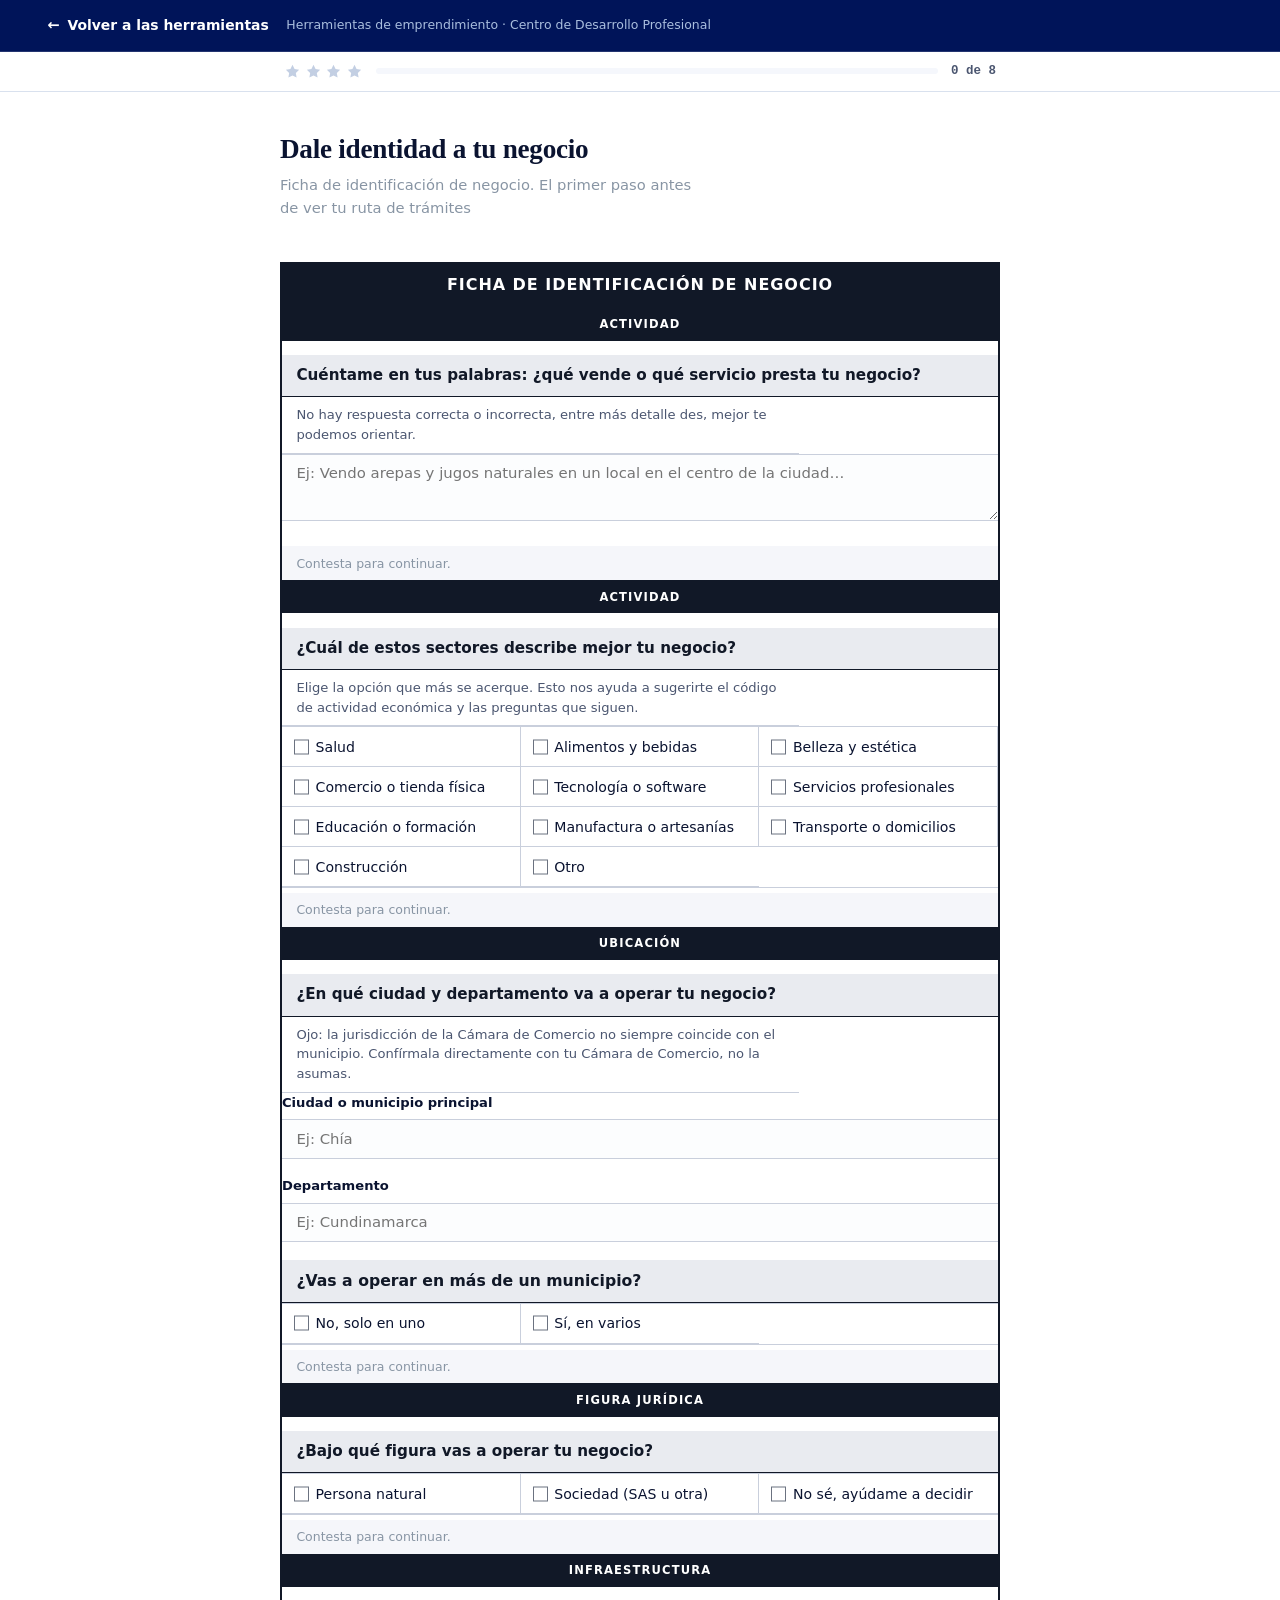
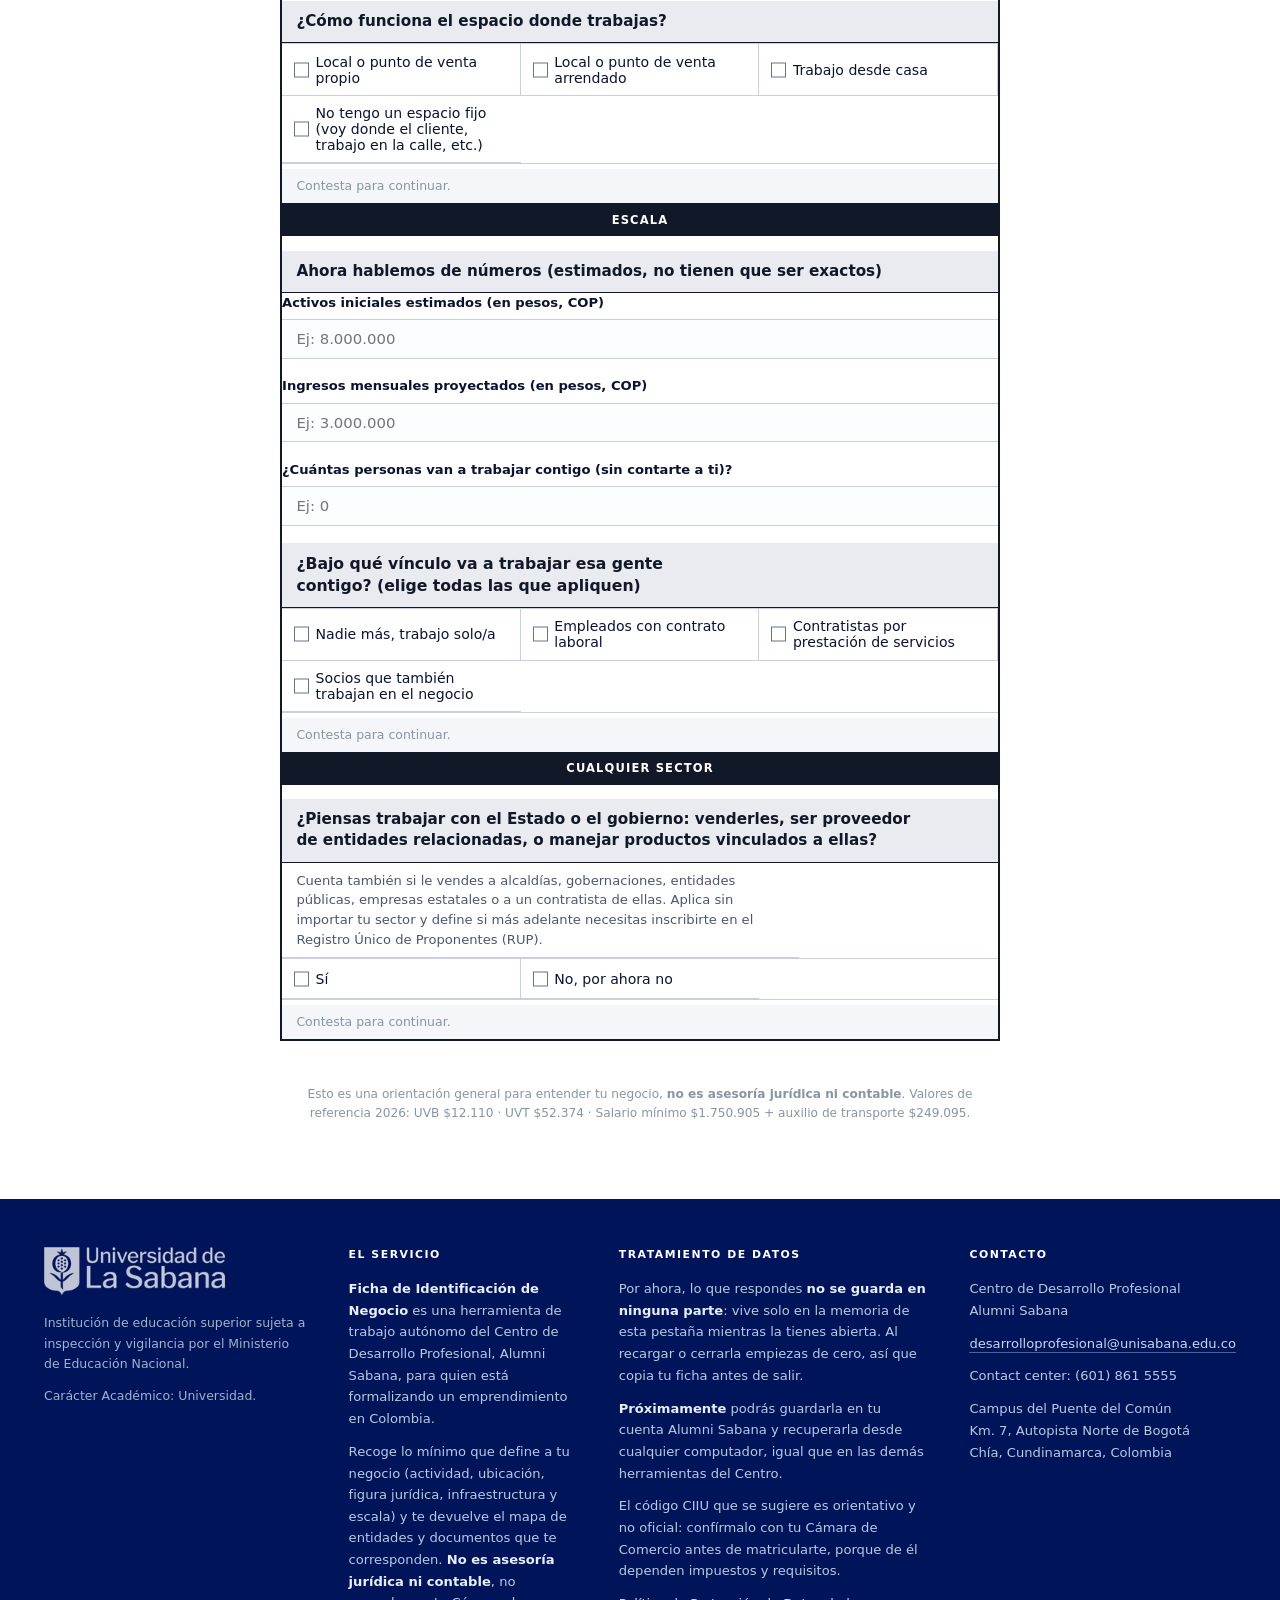
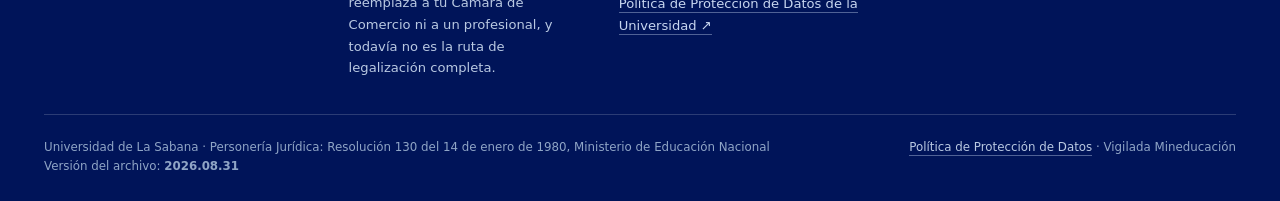
==== commit 413254e7: "Se cambio el formato de la parte de Dale identidad, por uno de rejillas" ====
--- a/ficha-negocio.html
+++ b/ficha-negocio.html
@@ -629,6 +629,194 @@
 @media (prefers-reduced-motion: reduce) { .racha-aviso { transition: opacity .3s; } }
 @media (max-width: 560px) { .racha-env { gap: .6rem; } .racha-estrellas { gap: .15rem; } }
 @media print { .racha, .racha-aviso { display: none !important; } }
+
+
+/* ═══════════════ ASPECTO DE FICHA OFICIAL ═══════════════ */
+
+/* El documento entero es una hoja: fondo blanco, borde negro
+   marcado y nada de sombras. Un formulario impreso no flota. */
+.card.bloque {
+  border: 2px solid #111827;
+  border-radius: 0;
+  box-shadow: none;
+  padding: 0;
+  overflow: hidden;
+}
+.bloque + .bloque { margin-top: -2px; }   /* bordes compartidos */
+
+/* La franja de sección: negra, centrada, en versales.
+   Sustituye a la etiqueta pequeña de color que había antes. */
+.bloque .section-tag {
+  display: block; width: 100%;
+  background: #111827; color: #FFFFFF;
+  border: 0; border-radius: 0;
+  padding: .42rem .9rem;
+  font-family: var(--sans);
+  font-size: .72rem; font-weight: 700;
+  letter-spacing: .1em; text-transform: uppercase;
+  text-align: center;
+}
+
+/* La pregunta va en una celda con fondo gris, como los rótulos
+   del formulario de referencia. */
+.bloque .question {
+  margin: 0;
+  padding: .62rem .9rem;
+  background: #E9EBF0;
+  border-bottom: 1px solid #111827;
+  font-family: var(--sans);
+  font-size: .95rem; font-weight: 700;
+  color: #111827; line-height: 1.4;
+}
+.bloque .hint {
+  margin: 0;
+  padding: .5rem .9rem;
+  font-size: .82rem; line-height: 1.5;
+  color: var(--text);
+  border-bottom: 1px solid #C9CFDC;
+  background: #FFFFFF;
+}
+
+/* Los campos: celda con borde, sin esquinas redondeadas.
+   La caja de escritura ocupa la celda entera, como una casilla
+   de formulario que se rellena. */
+.bloque .field-group { padding: 0; }
+.bloque textarea,
+.bloque input[type="text"],
+.bloque input[type="number"],
+.bloque select {
+  width: 100%;
+  border: 0;
+  border-bottom: 1px solid #C9CFDC;
+  border-radius: 0;
+  background: #FFFFFF;
+  padding: .6rem .9rem;
+  font-family: var(--sans);
+  font-size: .93rem;
+  color: var(--ink);
+}
+/* La caja de escritura se separa de la ayuda con su propia línea
+   y un fondo apenas distinto: sin esto flotaban las dos juntas en
+   el mismo blanco y no se veía dónde empezaba el campo. */
+.bloque textarea,
+.bloque input[type="text"],
+.bloque input[type="number"] {
+  border-top: 1px solid #C9CFDC;
+  background: #FCFDFE;
+}
+.bloque textarea { min-height: 4.2rem; resize: vertical; }
+.bloque textarea:focus,
+.bloque input:focus,
+.bloque select:focus {
+  outline: 2px solid var(--accent-btn);
+  outline-offset: -2px;
+  background: #FBFCFE;
+}
+
+/* Las opciones: casillas en rejilla, con el rótulo dentro de su
+   celda y borde entre una y otra. Es lo que hace que se lea como
+   un formulario y no como una fila de botones. */
+.bloque .btn-grid {
+  display: grid;
+  grid-template-columns: repeat(auto-fill, minmax(190px, 1fr));
+  gap: 0;
+  padding: 0;
+  border-bottom: 1px solid #C9CFDC;
+  border-top: 1px solid #C9CFDC;
+}
+/* La última casilla de cada fila no lleva borde derecho: si no,
+   queda una línea suelta contra el borde del documento. */
+.bloque .choice-btn:last-child { border-right: 0; }
+.bloque .choice-btn {
+  border: 0;
+  border-right: 1px solid #C9CFDC;
+  border-bottom: 1px solid #C9CFDC;
+  border-radius: 0;
+  background: #FFFFFF;
+  padding: .58rem .8rem .58rem 2.1rem;
+  text-align: left;
+  font-family: var(--sans);
+  font-size: .88rem;
+  color: var(--ink);
+  position: relative;
+  min-height: 2.5rem;
+  display: flex; align-items: center;
+  transition: background .12s;
+}
+/* La casilla de verificación, dibujada a la izquierda. Un
+   formulario oficial tiene casillas, no botones que se iluminan. */
+.bloque .choice-btn::before {
+  content: "";
+  position: absolute; left: .75rem; top: 50%;
+  transform: translateY(-50%);
+  width: 13px; height: 13px;
+  border: 1.5px solid #6B7280;
+  background: #FFFFFF;
+}
+.bloque .choice-btn:hover { background: #F3F5F9; }
+.bloque .choice-btn.selected {
+  background: var(--accent-soft);
+  font-weight: 600;
+  color: var(--accent-ink);
+}
+.bloque .choice-btn.selected::before {
+  background: var(--accent-btn);
+  border-color: var(--accent-btn);
+}
+/* La marca dentro de la casilla marcada. El «✓ » que el archivo
+   original ponía como texto se retira: aquí lo dibuja la casilla. */
+.bloque .choice-btn.selected::after {
+  content: "";
+  position: absolute; left: 1.03rem; top: 50%;
+  width: 4px; height: 8px;
+  border: solid #FFFFFF;
+  border-width: 0 2px 2px 0;
+  transform: translateY(-62%) rotate(45deg);
+}
+
+/* Pie de cada bloque: la marca de contestado, discreta y a la
+   derecha, como un sello de casilla revisada. */
+.bloque .bloque-hecho,
+.bloque .bloque-pendiente {
+  margin: 0;
+  padding: .45rem .9rem;
+  border-top: 0;
+  background: #F5F6FA;
+  font-size: .78rem;
+}
+.bloque .bloque-hecho { color: var(--accent-ink); }
+
+/* Cabecera del documento: franja de título como la del formulario
+   de referencia, con el nombre de la ficha en versales. */
+.ficha-encabezado {
+  border: 2px solid #111827;
+  border-bottom: 0;
+  background: #111827;
+  color: #FFFFFF;
+  padding: .6rem 1rem;
+  text-align: center;
+  font-family: var(--sans);
+  font-size: 1rem; font-weight: 700;
+  letter-spacing: .06em; text-transform: uppercase;
+}
+
+/* Las subpreguntas que aparecen dentro de un bloque (el «¿atiende
+   público?» de infraestructura) mantienen el mismo tratamiento. */
+.bloque .field-group + .btn-grid,
+.bloque .btn-grid + .question { border-top: 1px solid #111827; }
+
+/* En pantallas estrechas, una casilla por fila: dos columnas de
+   190 px no caben y partirían los rótulos largos. */
+@media (max-width: 560px) {
+  .bloque .btn-grid { grid-template-columns: 1fr; }
+}
+
+/* Al imprimir, el formulario ya está maquetado como documento:
+   solo hay que quitar lo que es de pantalla. */
+@media print {
+  .card.bloque { break-inside: avoid; }
+  .bloque .bloque-hecho, .bloque .bloque-pendiente { display: none; }
+}
 
 
 /* ═══════════════ PIE INSTITUCIONAL ═══════════════
@@ -1907,6 +2095,14 @@
     main.innerHTML = "";
     const aMostrar = STEP_IDS.filter(visible);
 
+    /* La franja de título del documento, como en la ficha oficial
+       que sirvió de referencia. Va dentro de main y no en la
+       cabecera de la página para que se imprima pegada a la
+       rejilla, sin un hueco entre el título y la primera celda. */
+    const franja = el("div", { class: "ficha-encabezado" },
+                      "Ficha de identificación de negocio");
+    main.appendChild(franja);
+
     aMostrar.forEach(id => {
       const card = el("div", { class: "card bloque" });
       card.id = "bloque-" + id;
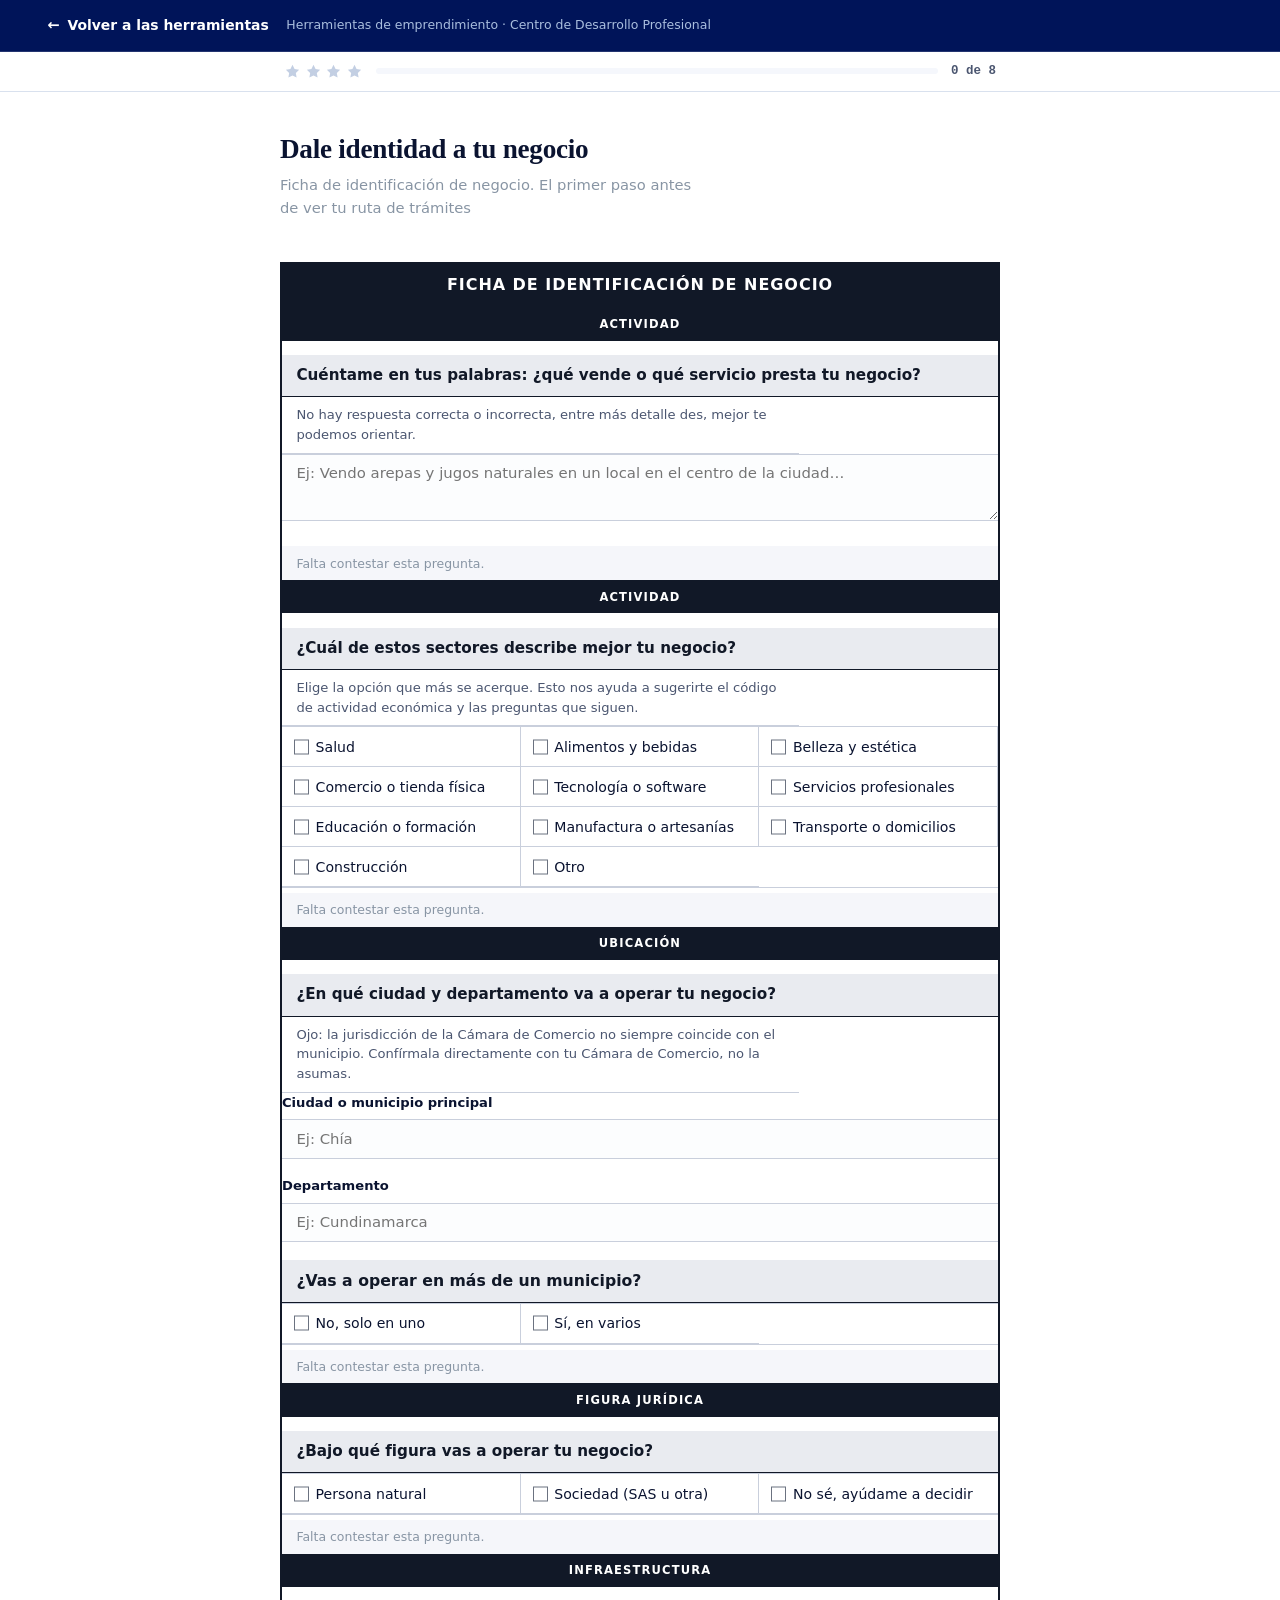
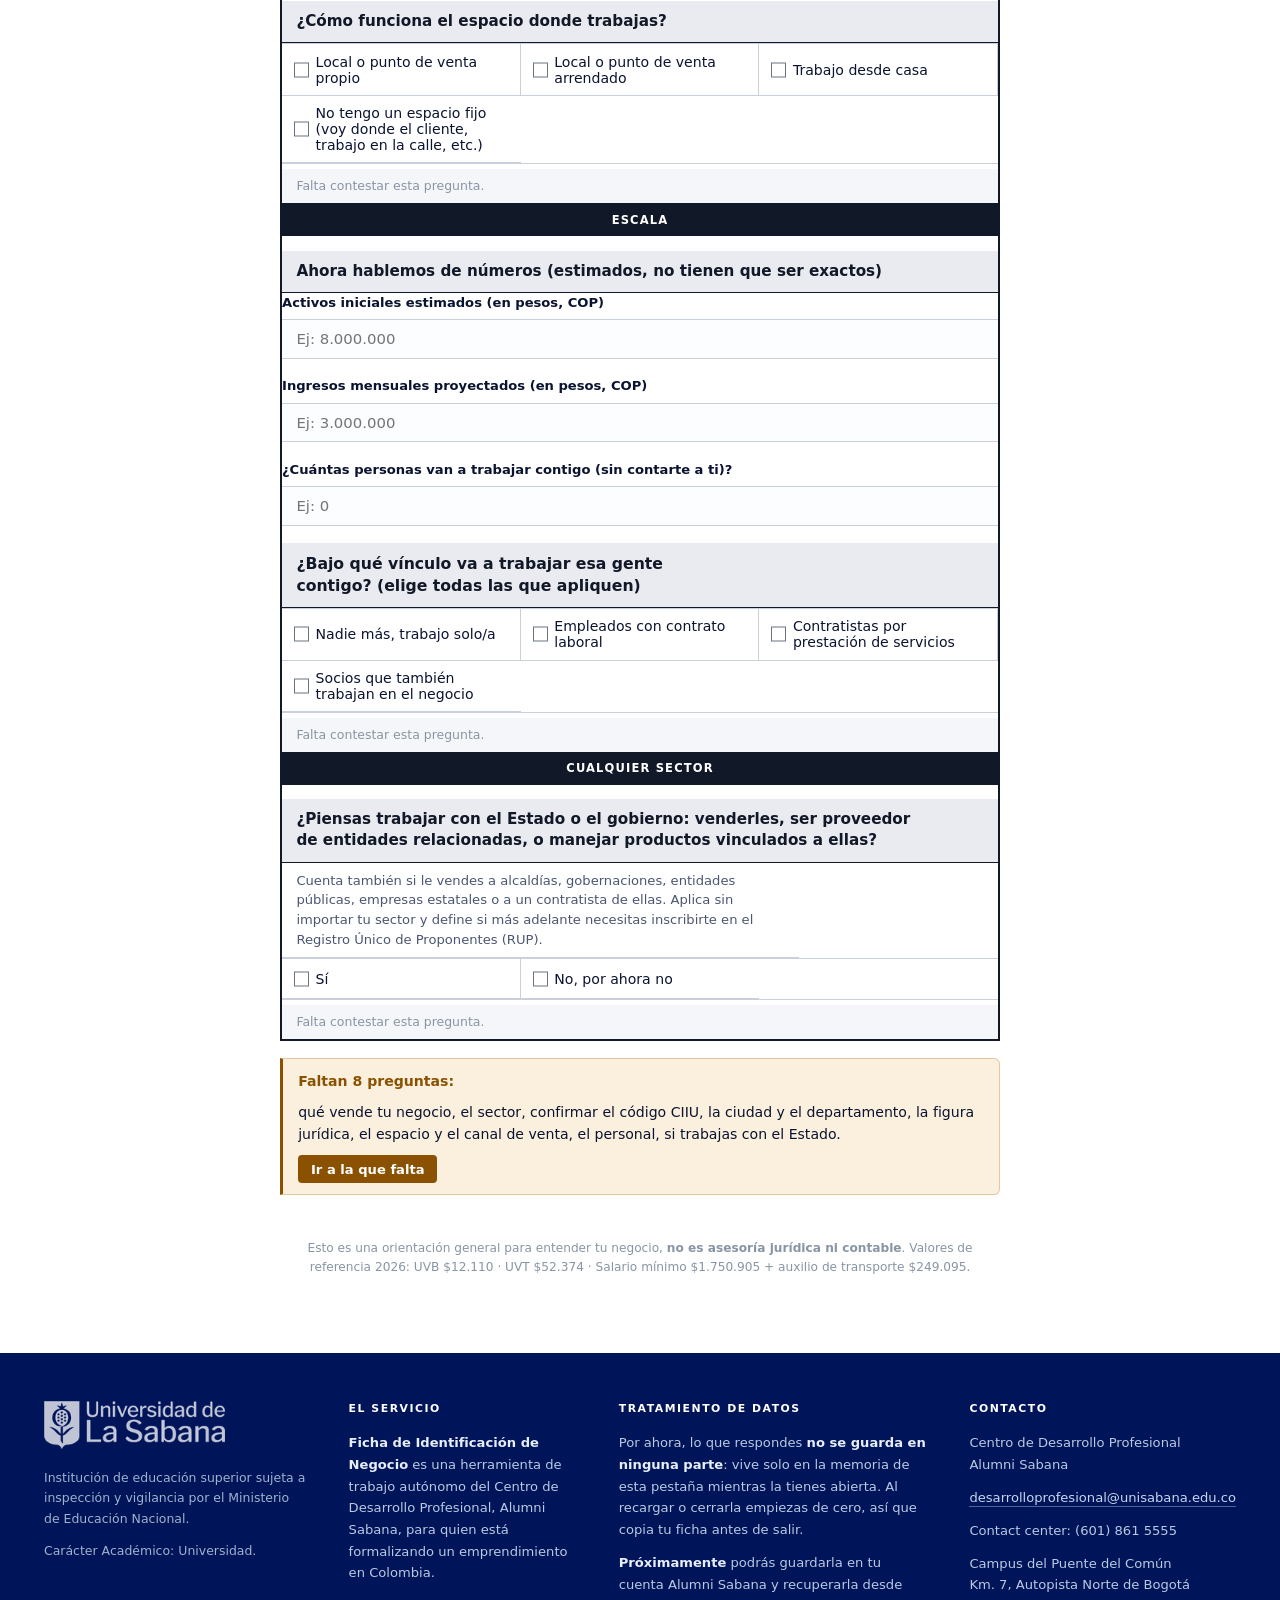
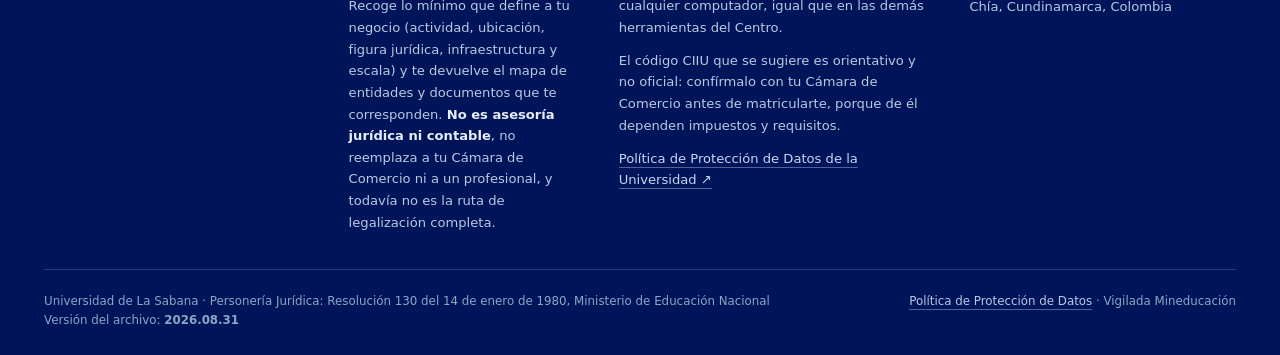
==== commit 32b89c67: "Ya aparece el formato de descarga" ====
--- a/ficha-negocio.html
+++ b/ficha-negocio.html
@@ -816,6 +816,54 @@
 @media print {
   .card.bloque { break-inside: avoid; }
   .bloque .bloque-hecho, .bloque .bloque-pendiente { display: none; }
+}
+
+
+/* ═══════════════ QUÉ FALTA ═══════════════ */
+.falta-aviso {
+  display: flex; align-items: center; gap: .6rem; flex-wrap: wrap;
+  margin: 1.1rem 0 0;
+  background: #FBEFDD; border: 1px solid #E4C89B;
+  border-left: 3px solid #8A5200;
+  border-radius: 0 6px 6px 0;
+  padding: .7rem .95rem;
+  font-size: .88rem; color: var(--ink);
+}
+.falta-aviso b { color: #8A5200; }
+.falta-aviso button {
+  background: #8A5200; color: #FFFFFF;
+  border: 0; border-radius: 4px;
+  padding: .4rem .8rem; cursor: pointer;
+  font-family: var(--sans); font-size: .82rem; font-weight: 600;
+}
+.falta-aviso button:hover { background: #6E4200; }
+
+/* El bloque al que se salta parpadea una vez, para que quien
+   llega sepa cuál de todos es. */
+@keyframes bloque-senala {
+  0%, 100% { box-shadow: none; }
+  35%      { box-shadow: 0 0 0 4px rgba(138,82,0,.35); }
+}
+.bloque-senalado { animation: bloque-senala 1.1s ease-out 2; }
+@media (prefers-reduced-motion: reduce) { .bloque-senalado { animation: none; } }
+
+/* ═══════════════ DESCARGAR ═══════════════ */
+.descargar {
+  border: 2px solid #111827;
+  border-top: 0;
+  background: #F5F6FA;
+  padding: .95rem 1.1rem;
+}
+.descargar h3 {
+  margin: 0 0 .2rem; font-size: .95rem;
+  font-family: var(--sans); font-weight: 700;
+}
+.descargar p { margin: 0 0 .75rem; font-size: .84rem; color: var(--text); line-height: 1.5; }
+.descargar-fila { display: flex; gap: .5rem; flex-wrap: wrap; }
+.descargar .btn { border-radius: 4px; }
+
+@media print {
+  .falta-aviso, .descargar { display: none !important; }
 }
 
 
@@ -1875,6 +1923,7 @@
         },
       }, "Empezar de nuevo"),
     ]);
+    card.appendChild(bloqueDescargar(plainText));
     card.appendChild(actions);
 
     card.appendChild(
@@ -2046,7 +2095,7 @@
     if (bloqueEnCurso) hechoPorBloque.set(bloqueEnCurso, listo);
 
     if (!listo) {
-      card.appendChild(el("p", { class: "bloque-pendiente" }, "Contesta para continuar."));
+      card.appendChild(el("p", { class: "bloque-pendiente" }, "Falta contestar esta pregunta."));
       return;
     }
     const fila = el("div", { class: "bloque-hecho" });
@@ -2119,6 +2168,7 @@
 
     aMostrar.forEach(id => vistos.add(id));
     pintarRacha();
+    pintarQueFalta();
 
     /* «resultado» solo se muestra cuando todas están contestadas,
        pero eso no se sabe hasta terminar de pintar: cada navRow()
@@ -2141,6 +2191,104 @@
         }
       }
     }
+  }
+
+
+  /* ══════════════════════════════════════════════════════════
+     QUÉ FALTA POR CONTESTAR
+     ══════════════════════════════════════════════════════════ */
+  const NOMBRE_BLOQUE = {
+    actividad_desc:       "qué vende tu negocio",
+    sector:               "el sector",
+    ciiu:                 "confirmar el código CIIU",
+    ubicacion:            "la ciudad y el departamento",
+    figura:               "la figura jurídica",
+    infraestructura:      "el espacio y el canal de venta",
+    escala:               "el personal",
+    sector_especifico:    "las preguntas de tu sector",
+    contratacion_estatal: "si trabajas con el Estado"
+  };
+
+  function pintarQueFalta() {
+    const previo = document.getElementById("faltaAviso");
+    if (previo) previo.remove();
+
+    const pend = preguntasIds().filter(id => !contestado(id));
+    if (!pend.length) return;
+
+    const aviso = el("div", { class: "falta-aviso", id: "faltaAviso" });
+    const nombres = pend.map(id => NOMBRE_BLOQUE[id] || id);
+    const texto = pend.length === 1
+      ? "Falta una pregunta: " + nombres[0] + "."
+      : "Faltan " + pend.length + " preguntas: " + nombres.join(", ") + ".";
+    aviso.appendChild(el("b", {}, texto.split(":")[0] + ":"));
+    aviso.appendChild(el("span", {}, texto.slice(texto.indexOf(":") + 1)));
+
+    const ir = el("button", { type: "button" }, "Ir a la que falta");
+    ir.addEventListener("click", () => {
+      const destino = document.getElementById("bloque-" + pend[0]);
+      if (!destino) return;
+      destino.scrollIntoView({ behavior: "smooth", block: "center" });
+      destino.classList.add("bloque-senalado");
+      setTimeout(() => destino.classList.remove("bloque-senalado"), 2400);
+    });
+    aviso.appendChild(ir);
+    main.appendChild(aviso);
+  }
+
+  /* ══════════════════════════════════════════════════════════
+     DESCARGAR LA FICHA
+     ----------------------------------------------------------
+     Nada se guarda: al recargar se pierde todo. Así que lo
+     mínimo es poder llevársela.
+     ══════════════════════════════════════════════════════════ */
+  function nombreArchivo(ext) {
+    const d = new Date();
+    const p = n => String(n).padStart(2, "0");
+    return "ficha-de-negocio-" + d.getFullYear() + p(d.getMonth() + 1) + p(d.getDate()) + "." + ext;
+  }
+
+  function descargarTexto(texto) {
+    /* El BOM al principio es lo que hace que Excel y el Bloc de
+       notas de Windows abran las tildes bien en vez de «GutiÃ©rrez». */
+    const blob = new Blob(["﻿" + texto], { type: "text/plain;charset=utf-8" });
+    const a = document.createElement("a");
+    a.href = URL.createObjectURL(blob);
+    a.download = nombreArchivo("txt");
+    document.body.appendChild(a);
+    a.click();
+    document.body.removeChild(a);
+    setTimeout(() => URL.revokeObjectURL(a.href), 1000);
+  }
+
+  function bloqueDescargar(plainText) {
+    const caja = el("div", { class: "descargar" });
+    caja.appendChild(el("h3", {}, "Guarda tu ficha antes de salir"));
+    caja.appendChild(el("p", {}, "Esta herramienta todavía no guarda nada: al cerrar o recargar la pestaña se pierde. Descárgala o imprímela para conservarla."));
+
+    const fila = el("div", { class: "descargar-fila" });
+
+    const bTxt = el("button", { class: "btn btn-primary", type: "button" }, "Descargar como archivo");
+    bTxt.addEventListener("click", () => descargarTexto(plainText));
+    fila.appendChild(bTxt);
+
+    const bPdf = el("button", { class: "btn btn-ghost", type: "button" }, "Imprimir o guardar en PDF");
+    bPdf.addEventListener("click", () => window.print());
+    fila.appendChild(bPdf);
+
+    const bCopiar = el("button", { class: "btn btn-ghost", type: "button" }, "Copiar al portapapeles");
+    bCopiar.addEventListener("click", () => {
+      if (navigator.clipboard) {
+        navigator.clipboard.writeText(plainText).then(() => {
+          bCopiar.textContent = "Copiada";
+          setTimeout(() => { bCopiar.textContent = "Copiar al portapapeles"; }, 1800);
+        }).catch(() => {});
+      }
+    });
+    fila.appendChild(bCopiar);
+
+    caja.appendChild(fila);
+    return caja;
   }
 
   render();
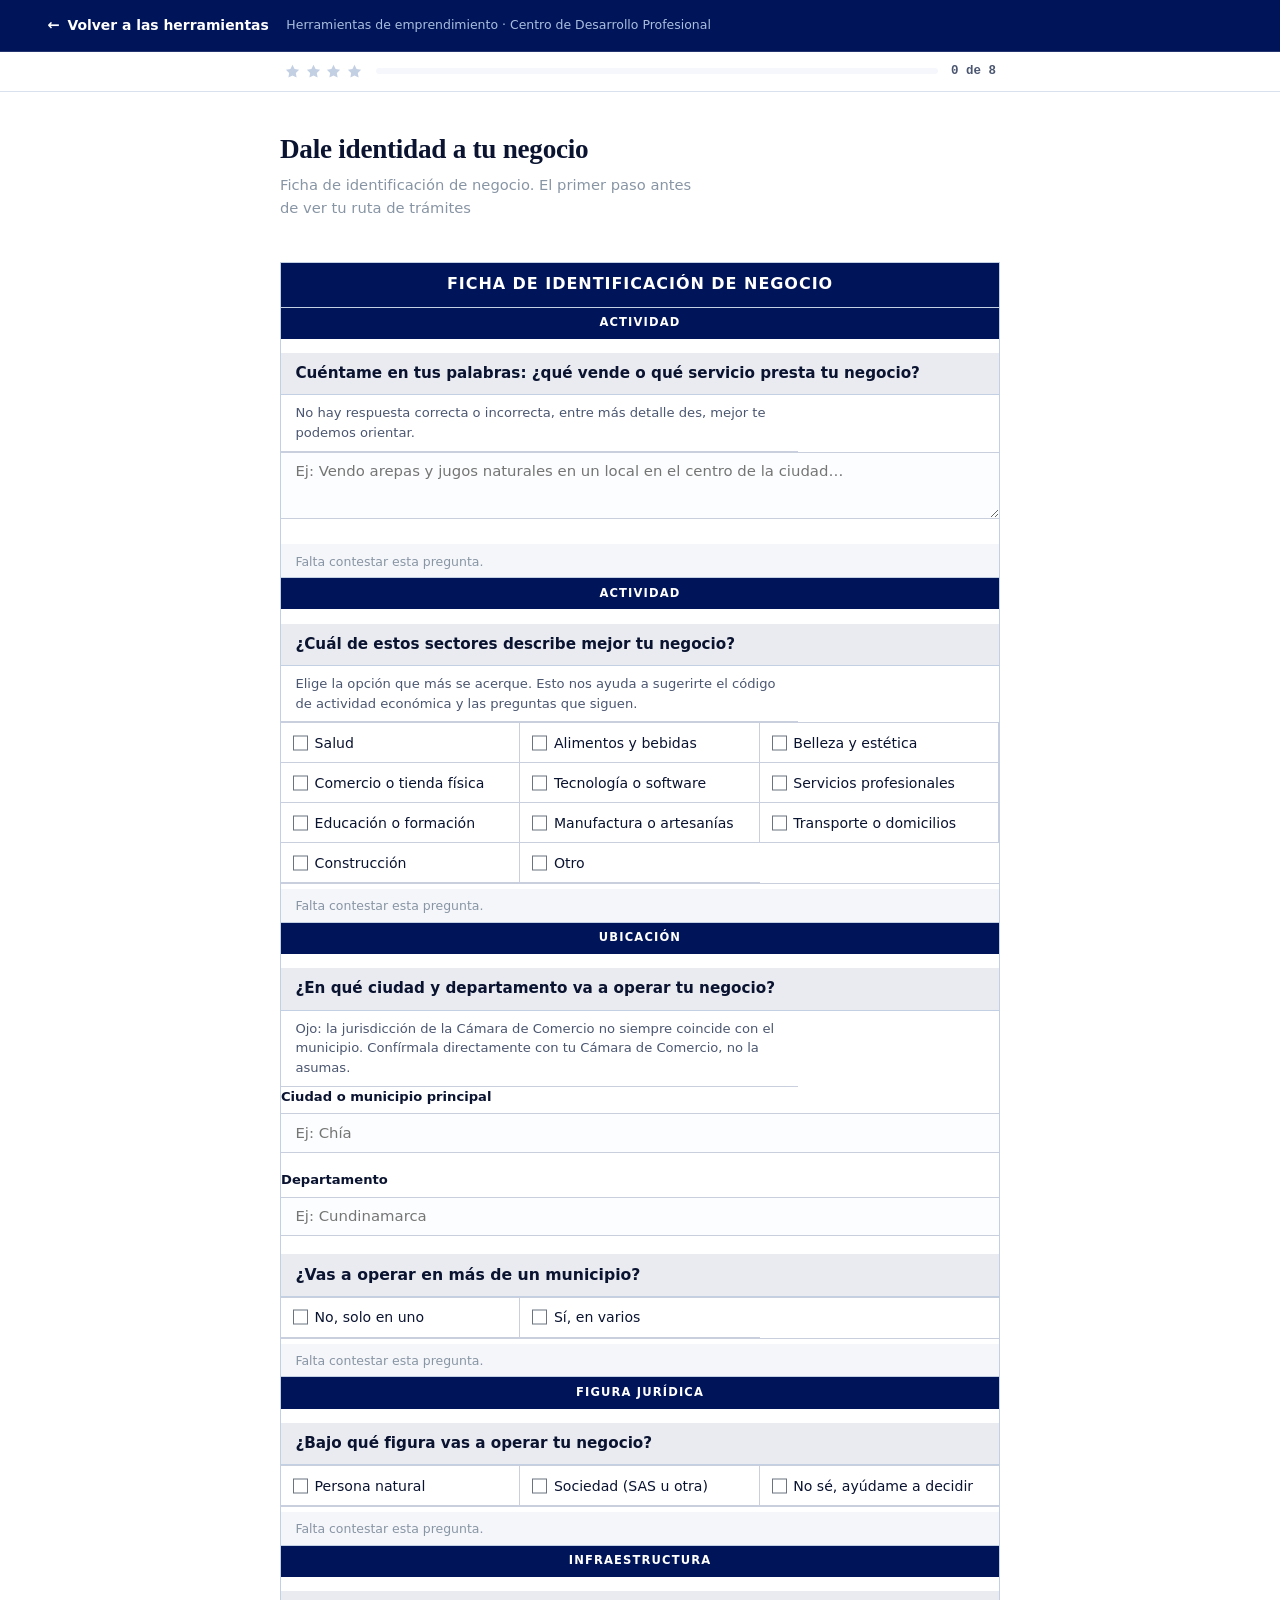
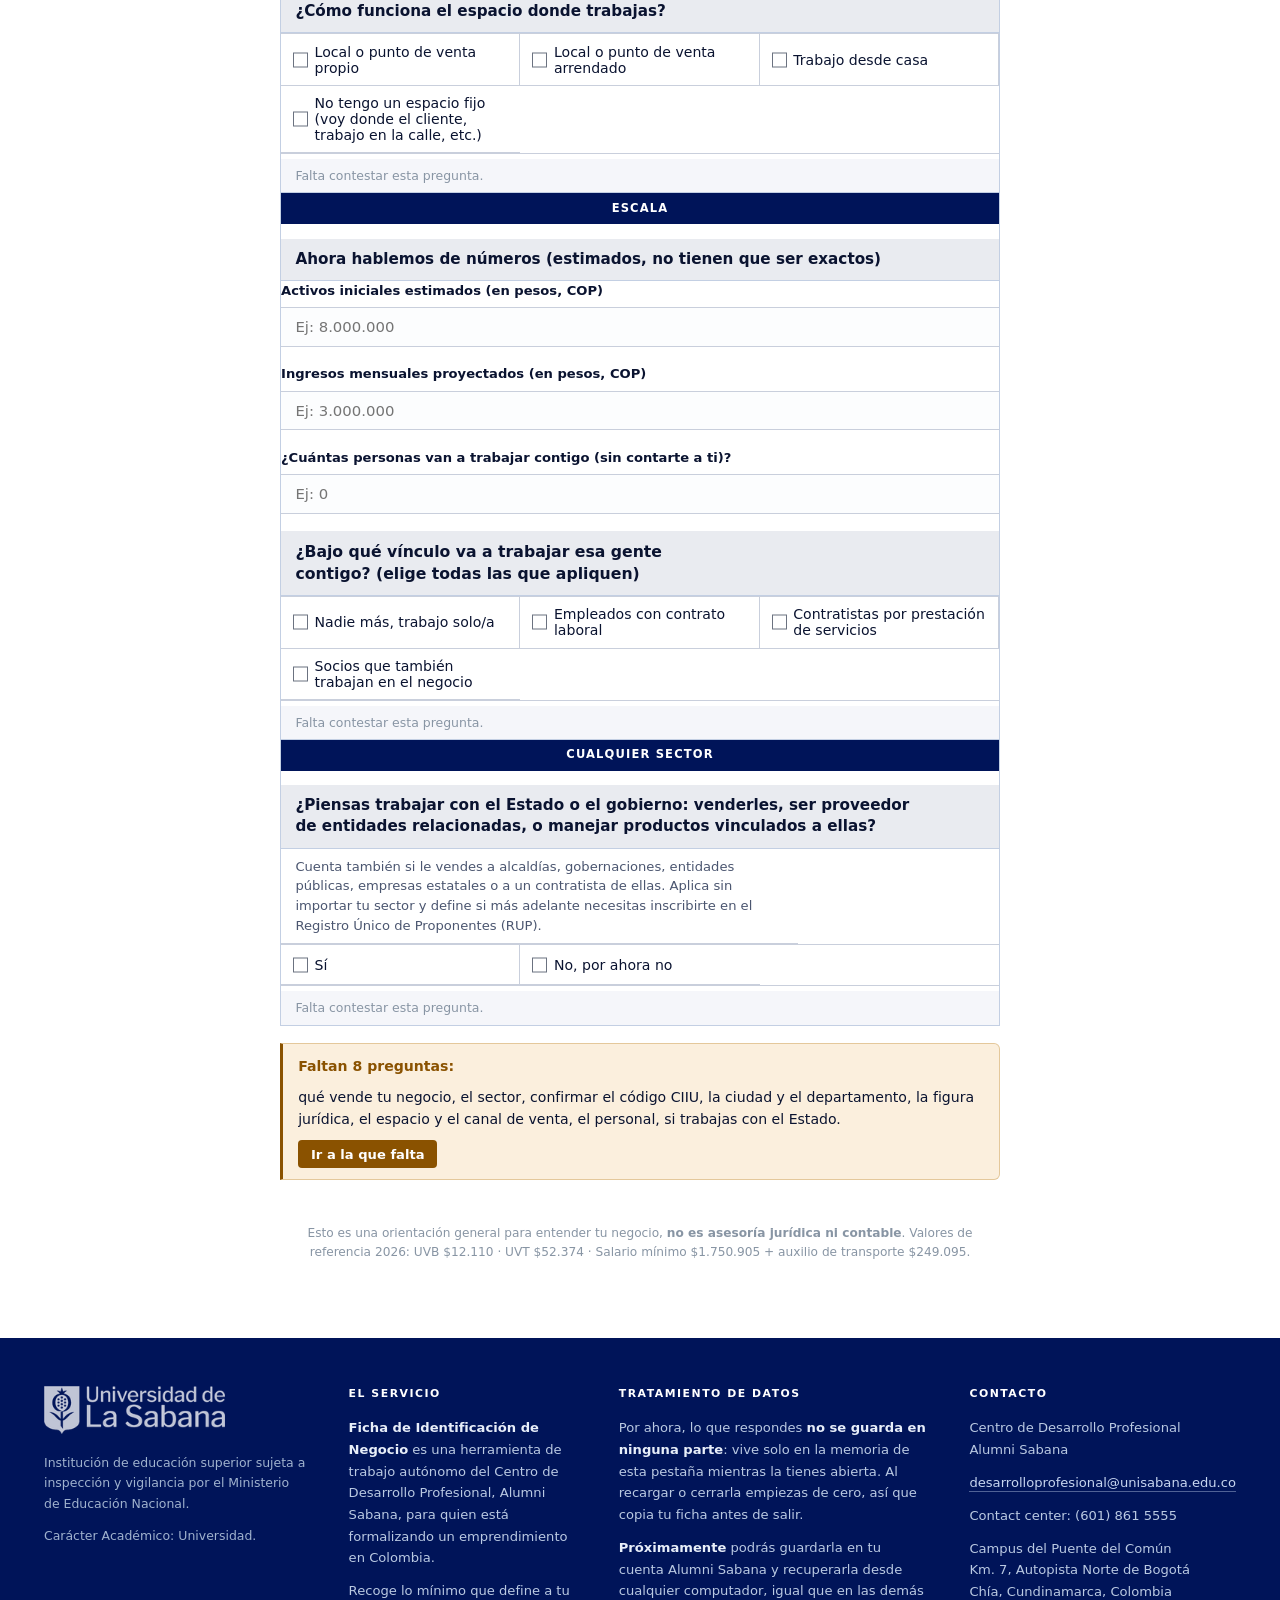
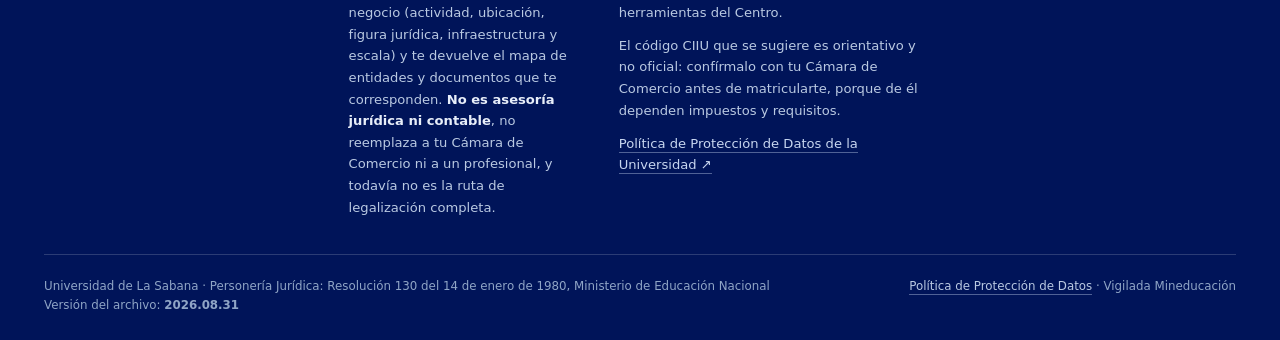
==== commit 7b1b91f1: "Ahora se recorto el tema de links de redireccion y ya esta el apartado de videos de youtube que sirv" ====
--- a/ficha-negocio.html
+++ b/ficha-negocio.html
@@ -636,7 +636,7 @@
 /* El documento entero es una hoja: fondo blanco, borde negro
    marcado y nada de sombras. Un formulario impreso no flota. */
 .card.bloque {
-  border: 2px solid #111827;
+  border: 1px solid #C3CFE3;
   border-radius: 0;
   box-shadow: none;
   padding: 0;
@@ -648,7 +648,7 @@
    Sustituye a la etiqueta pequeña de color que había antes. */
 .bloque .section-tag {
   display: block; width: 100%;
-  background: #111827; color: #FFFFFF;
+  background: var(--accent-btn); color: #FFFFFF;
   border: 0; border-radius: 0;
   padding: .42rem .9rem;
   font-family: var(--sans);
@@ -663,10 +663,10 @@
   margin: 0;
   padding: .62rem .9rem;
   background: #E9EBF0;
-  border-bottom: 1px solid #111827;
+  border-bottom: 1px solid #C3CFE3;
   font-family: var(--sans);
   font-size: .95rem; font-weight: 700;
-  color: #111827; line-height: 1.4;
+  color: var(--ink); line-height: 1.4;
 }
 .bloque .hint {
   margin: 0;
@@ -789,9 +789,9 @@
 /* Cabecera del documento: franja de título como la del formulario
    de referencia, con el nombre de la ficha en versales. */
 .ficha-encabezado {
-  border: 2px solid #111827;
+  border: 1px solid #C3CFE3;
   border-bottom: 0;
-  background: #111827;
+  background: var(--accent-btn);
   color: #FFFFFF;
   padding: .6rem 1rem;
   text-align: center;
@@ -803,7 +803,7 @@
 /* Las subpreguntas que aparecen dentro de un bloque (el «¿atiende
    público?» de infraestructura) mantienen el mismo tratamiento. */
 .bloque .field-group + .btn-grid,
-.bloque .btn-grid + .question { border-top: 1px solid #111827; }
+.bloque .btn-grid + .question { border-top: 1px solid #C3CFE3; }
 
 /* En pantallas estrechas, una casilla por fila: dos columnas de
    190 px no caben y partirían los rótulos largos. */
@@ -849,7 +849,7 @@
 
 /* ═══════════════ DESCARGAR ═══════════════ */
 .descargar {
-  border: 2px solid #111827;
+  border: 1px solid #C3CFE3;
   border-top: 0;
   background: #F5F6FA;
   padding: .95rem 1.1rem;
@@ -864,6 +864,27 @@
 
 @media print {
   .falta-aviso, .descargar { display: none !important; }
+}
+
+
+/* ═══════════════ EL TÍTULO ES EL ENLACE ═══════════════ */
+.entity-card h4 a {
+  color: var(--accent-ink);
+  text-decoration: none;
+  border-bottom: 1px solid transparent;
+  transition: border-color .15s, color .15s;
+  display: inline-flex; align-items: baseline; gap: .3rem;
+}
+.entity-card h4 a:hover {
+  color: var(--accent-btn);
+  border-bottom-color: currentColor;
+}
+.entity-card h4 a .flecha { font-size: .82em; }
+/* Las entidades sin enlace no fingen tenerlo: el nombre va en
+   texto plano y una nota explica por qué. */
+.entity-card .sin-enlace {
+  display: block; margin-top: .35rem;
+  font-size: .76rem; color: var(--text-muted); line-height: 1.45;
 }
 
 
@@ -1870,7 +1891,7 @@
     for (const [nombre, info] of entidades.entries()) {
       grid.appendChild(
         el("div", { class: `entity-card ${info.tipo}` }, [
-          el("h4", {}, nombre),
+          tituloEntidad(nombre),
           el("ul", {}, info.items.map((i) => el("li", {}, i))),
         ])
       );
@@ -1879,17 +1900,7 @@
     card.appendChild(mapSection2);
 
     // Enlaces oficiales para gestionar documentos
-    const linksSection = el("div", { class: "map-section" }, [
-      el("h3", {}, "Gestiona tus documentos base aquí"),
-      el("p", { class: "hint" }, "Estos dos trámites son el punto de partida para casi cualquier negocio formal en Colombia."),
-      el("div", { class: "link-row" }, [
-        el("a", { class: "link-btn", href: "https://www.rues.org.co", target: "_blank", rel: "noopener noreferrer" }, "Cámara de Comercio · RUES"),
-        el("a", { class: "link-btn", href: "https://www.confecamaras.co", target: "_blank", rel: "noopener noreferrer" }, "Confirmar tu Cámara de Comercio"),
-        el("a", { class: "link-btn", href: "https://www.dian.gov.co", target: "_blank", rel: "noopener noreferrer" }, "RUT · DIAN"),
-        el("a", { class: "link-btn", href: "https://www.vue.gov.co", target: "_blank", rel: "noopener noreferrer" }, "Preliquidador · Ventanilla Única Empresarial"),
-      ]),
-    ]);
-    card.appendChild(linksSection);
+    
 
     // Preguntas abiertas
     const openSection = el("div", { class: "map-section" }, [
@@ -2291,6 +2302,27 @@
     return caja;
   }
 
+
+  /* El nombre de cada entidad, enlazado a su sitio oficial. */
+  var ENLACES_ENTIDAD = {"Cámara de Comercio": ["https://www.rues.org.co", "Consulta el RUES y encuentra tu Cámara de Comercio"], "DIAN": ["https://www.dian.gov.co", "Inscripción y actualización del RUT"], "ARL / Sistema de Seguridad Social (PILA)": ["https://www.miplanilla.com", "Aportes a seguridad social por PILA"], "INVIMA": ["https://www.invima.gov.co/tramites-y-servicios", "Trámites y registros sanitarios"], "Superintendencia de Industria y Comercio (SIC)": ["https://www.sic.gov.co", "Registro de marca y protección al consumidor"], "Alcaldía / Curaduría municipal": [null, null], "Secretaría de Salud departamental o distrital": [null, null], "Secretaría de Salud municipal": [null, null]};
+
+  function tituloEntidad(nombre) {
+    var e = ENLACES_ENTIDAD[nombre];
+    var url = e && e[0];
+    if (!url) {
+      var h = el("h4", {}, nombre);
+      h.appendChild(el("span", { class: "sin-enlace" },
+        "Depende de tu municipio: búscala por el nombre de tu alcaldía."));
+      return h;
+    }
+    var a = el("a", {
+      href: url, target: "_blank", rel: "noopener noreferrer",
+      title: e[1] || ""
+    }, nombre);
+    a.appendChild(el("span", { class: "flecha", "aria-hidden": "true" }, "↗"));
+    return el("h4", {}, [a]);
+  }
+
   render();
 })();
 </script>
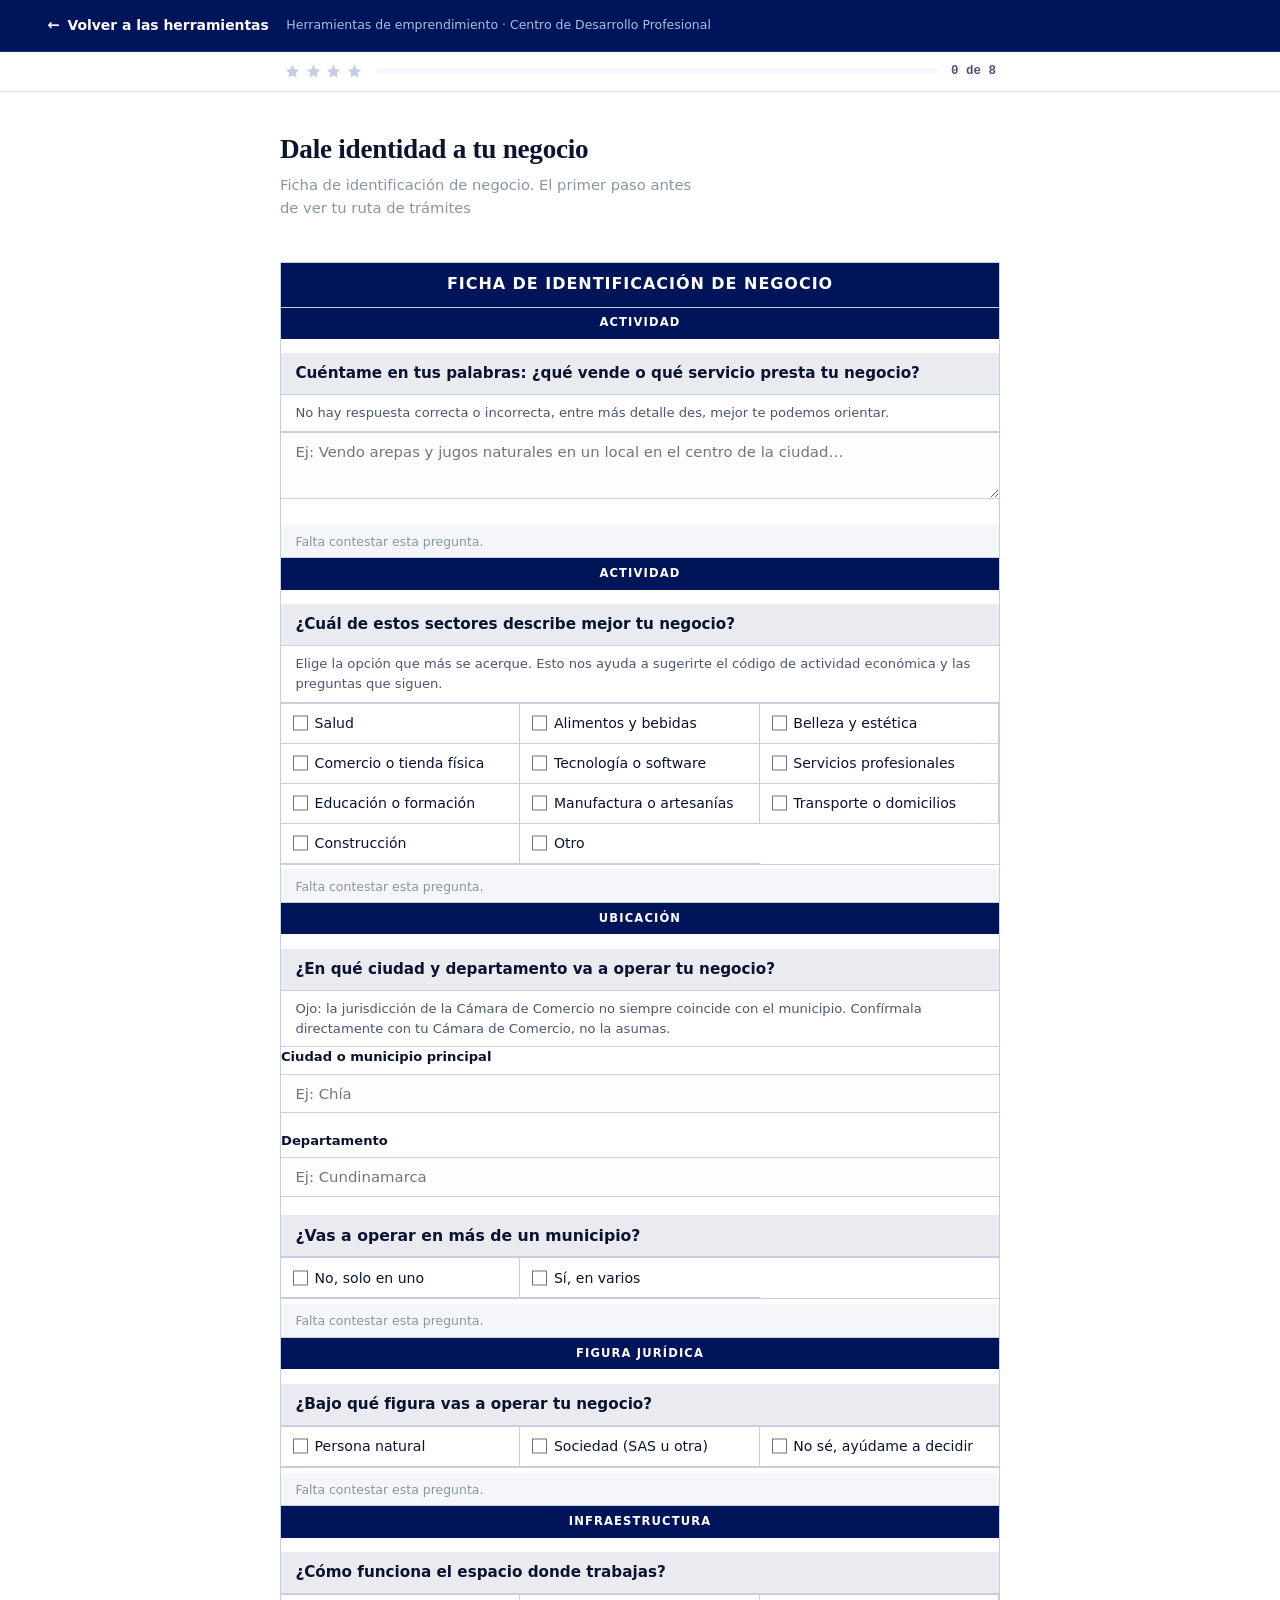
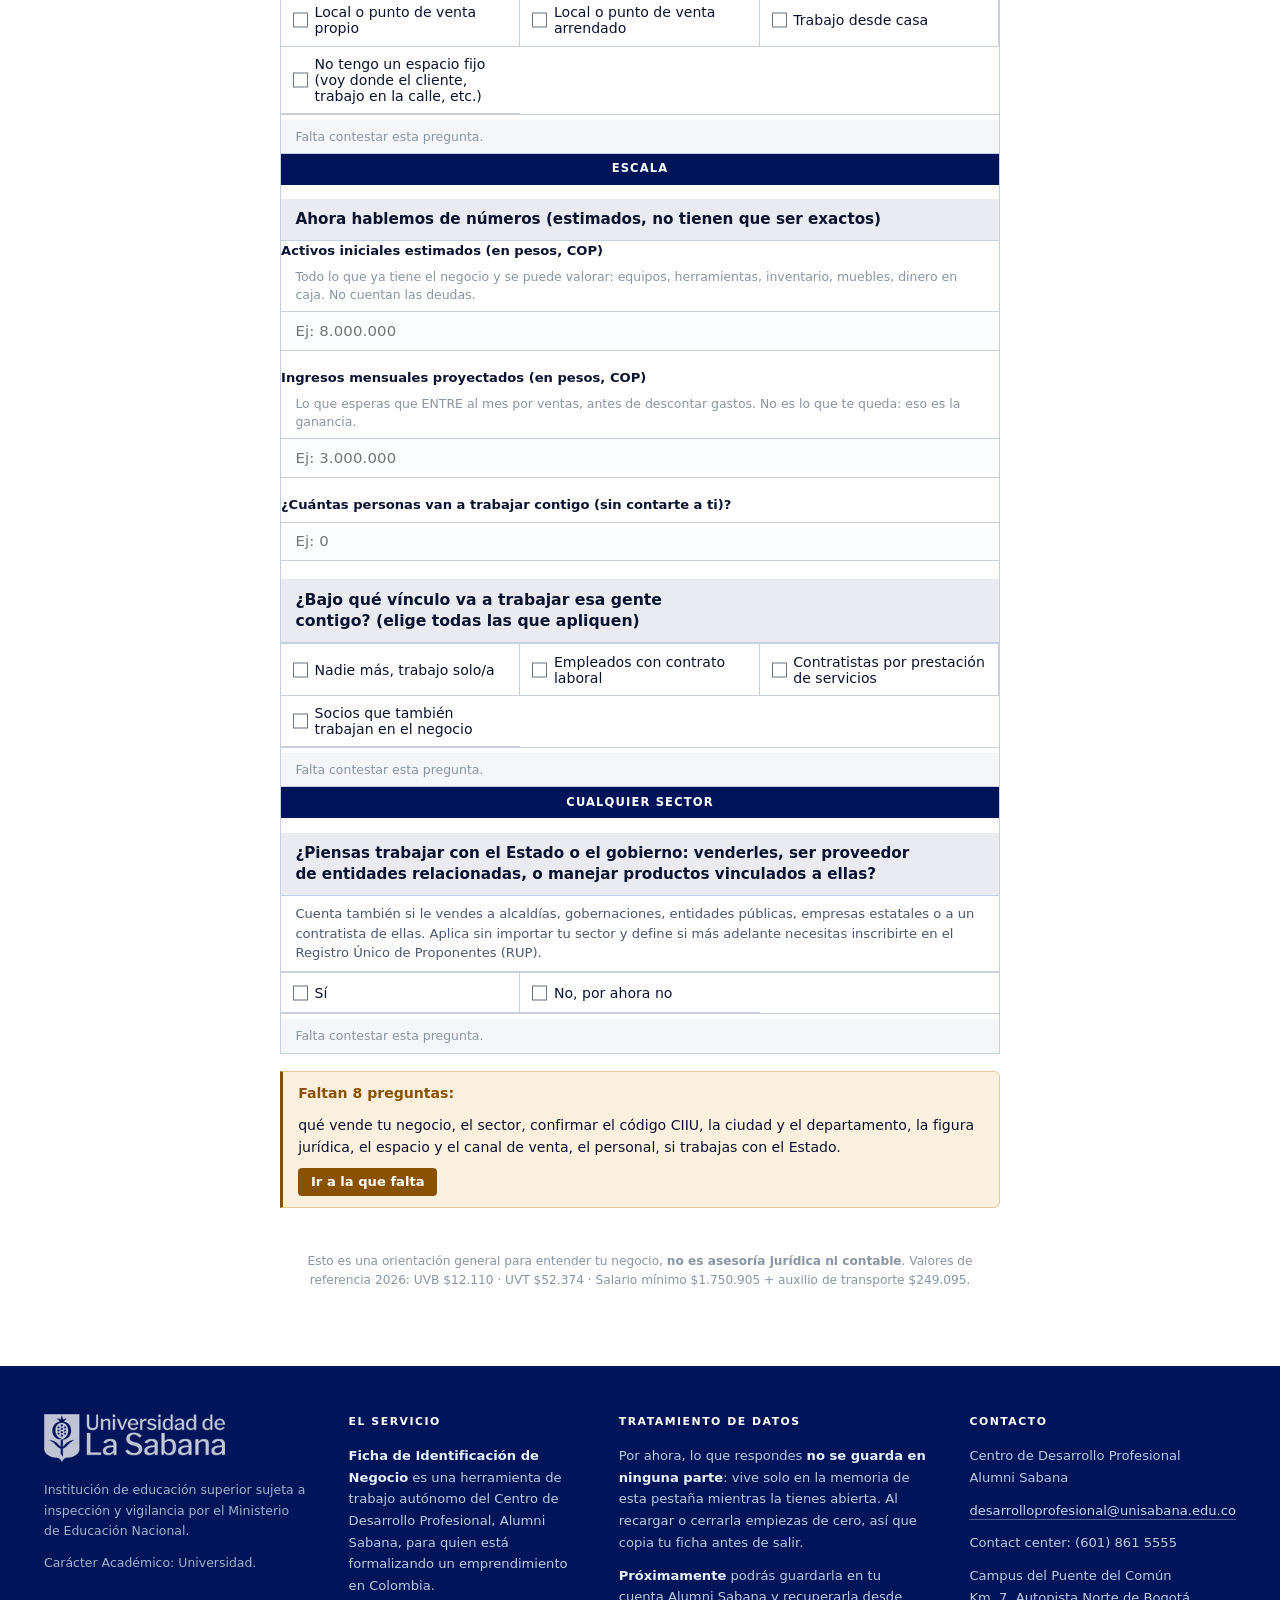
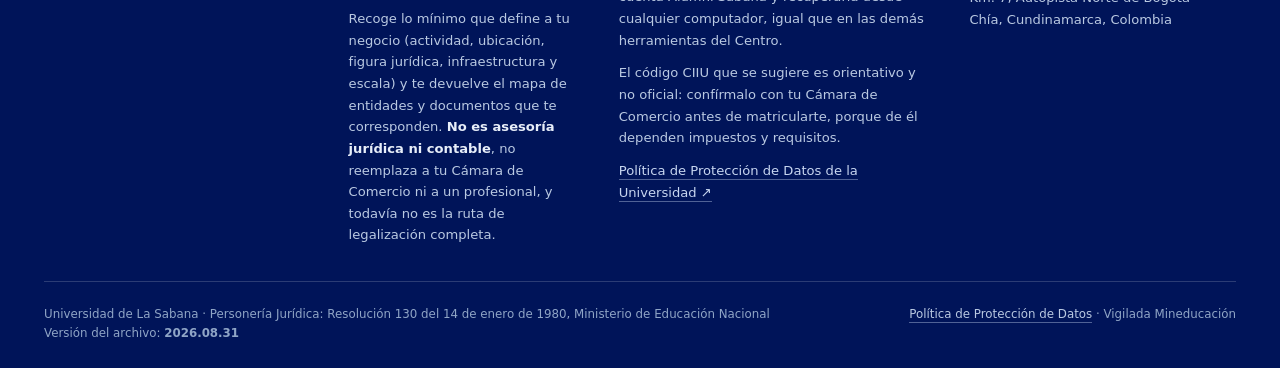
==== commit 678ce721: "Se eliminaron los espacios vacios, y se agreagron 2 videos de youtube explicativos más" ====
--- a/ficha-negocio.html
+++ b/ficha-negocio.html
@@ -675,6 +675,11 @@
   color: var(--text);
   border-bottom: 1px solid #C9CFDC;
   background: #FFFFFF;
+  /* La ayuda llena su celda. Traía «max-width: 62ch», que en una
+     columna de texto corrido es lo correcto —una línea muy larga
+     cansa— pero dentro de una celda de formulario deja un hueco a
+     la derecha y rompe la rejilla: la celda se ve a medio pintar. */
+  max-width: none;
 }
 
 /* Los campos: celda con borde, sin esquinas redondeadas.
@@ -885,6 +890,23 @@
 .entity-card .sin-enlace {
   display: block; margin-top: .35rem;
   font-size: .76rem; color: var(--text-muted); line-height: 1.45;
+}
+
+
+/* ═══════════════ CAMPOS DE CIFRAS ═══════════════ */
+/* La explicación bajo la etiqueta, en la misma celda. */
+.bloque .ayuda-campo {
+  display: block;
+  margin: .1rem .9rem .45rem;
+  font-size: .78rem; line-height: 1.45;
+  color: var(--text-muted);
+}
+/* Los dígitos alineados a la derecha se comparan mejor: es lo que
+   hace cualquier planilla contable. Y en tabular-nums todos los
+   números ocupan lo mismo, así que la cifra no «baila» al escribir. */
+.bloque input.cifra {
+  font-variant-numeric: tabular-nums;
+  letter-spacing: .01em;
 }
 
 
@@ -1571,20 +1593,26 @@
     const activosGroup = el("div", { class: "field-group" });
     activosGroup.appendChild(el("label", { class: "field-label" }, "Activos iniciales estimados (en pesos, COP)"));
     const activosInput = el("input", {
-      type: "text", inputmode: "numeric", value: state.activos,
+      type: "text", inputmode: "numeric", value: conPuntosDeMiles(state.activos),
       placeholder: "Ej: 8.000.000",
-      oninput: (e) => { state.activos = e.target.value; refreshNext(); },
+      
     });
+    activosGroup.appendChild(el("span", { class: "ayuda-campo" }, "Todo lo que ya tiene el negocio y se puede valorar: equipos, herramientas, inventario, muebles, dinero en caja. No cuentan las deudas."));
+    activosInput.classList.add("cifra");
+    vigilarCifra(activosInput, function (d) { state.activos = d; refreshNext(); }, true);
     activosGroup.appendChild(activosInput);
     card.appendChild(activosGroup);
 
     const ingresosGroup = el("div", { class: "field-group" });
     ingresosGroup.appendChild(el("label", { class: "field-label" }, "Ingresos mensuales proyectados (en pesos, COP)"));
     const ingresosInput = el("input", {
-      type: "text", inputmode: "numeric", value: state.ingresos,
+      type: "text", inputmode: "numeric", value: conPuntosDeMiles(state.ingresos),
       placeholder: "Ej: 3.000.000",
-      oninput: (e) => { state.ingresos = e.target.value; refreshNext(); },
+      
     });
+    ingresosGroup.appendChild(el("span", { class: "ayuda-campo" }, "Lo que esperas que ENTRE al mes por ventas, antes de descontar gastos. No es lo que te queda: eso es la ganancia."));
+    ingresosInput.classList.add("cifra");
+    vigilarCifra(ingresosInput, function (d) { state.ingresos = d; refreshNext(); }, true);
     ingresosGroup.appendChild(ingresosInput);
     card.appendChild(ingresosGroup);
 
@@ -1593,8 +1621,10 @@
     const numInput = el("input", {
       type: "text", inputmode: "numeric", value: state.numPersonal,
       placeholder: "Ej: 0",
-      oninput: (e) => { state.numPersonal = e.target.value; refreshNext(); },
+      
     });
+    numInput.classList.add("cifra");
+    vigilarCifra(numInput, function (d) { state.numPersonal = d; refreshNext(); }, false);
     numGroup.appendChild(numInput);
     card.appendChild(numGroup);
 
@@ -2323,6 +2353,66 @@
     return el("h4", {}, [a]);
   }
 
+
+  /* ══════════════════════════════════════════════════════════
+     SOLO DÍGITOS, CON PUNTOS DE MILES
+     ══════════════════════════════════════════════════════════ */
+
+  /* Deja únicamente los dígitos de lo que se haya escrito o pegado. */
+  function soloDigitos(txt) {
+    return String(txt == null ? "" : txt).replace(/\D+/g, "");
+  }
+
+  /* «5000000» -> «5.000.000». El punto es el separador de miles en
+     Colombia; la coma es decimal, y aquí no hay decimales porque
+     nadie estima los activos de su negocio con centavos. */
+  function conPuntosDeMiles(digitos) {
+    if (!digitos) return "";
+    return digitos.replace(/\B(?=(\d{3})+(?!\d))/g, ".");
+  }
+
+  /* Vigila un campo para que solo acepte cifras.
+     «formatear» decide si además se ponen los puntos de miles. */
+  function vigilarCifra(input, alCambiar, formatear) {
+    function limpiar() {
+      var antes = input.value;
+      var cursor = input.selectionStart;
+
+      /* Cuántos dígitos hay a la izquierda del cursor. Es lo único
+         que no cambia al reformatear, así que sirve de ancla para
+         devolver el cursor a su sitio. */
+      var digitosIzquierda = soloDigitos(antes.slice(0, cursor)).length;
+
+      var digitos = soloDigitos(antes);
+      var nuevo = formatear ? conPuntosDeMiles(digitos) : digitos;
+
+      if (nuevo !== antes) {
+        input.value = nuevo;
+        /* Recolocar el cursor tras el mismo dígito que antes. */
+        var pos = 0, vistos = 0;
+        while (pos < nuevo.length && vistos < digitosIzquierda) {
+          if (/\d/.test(nuevo[pos])) vistos++;
+          pos++;
+        }
+        try { input.setSelectionRange(pos, pos); } catch (_) {}
+      }
+      if (alCambiar) alCambiar(digitos);
+    }
+
+    input.addEventListener("input", limpiar);
+    /* Al pegar, el navegador dispara «input» después, así que
+       «limpiar» ya se encarga. Pero un pegado con letras deja el
+       campo un instante sucio; esto lo adelanta. */
+    input.addEventListener("paste", function () { setTimeout(limpiar, 0); });
+    /* Bloquear las teclas que no son dígito evita el parpadeo de
+       ver la letra aparecer y desaparecer. Se dejan pasar las de
+       control: borrar, tabular, flechas, y los atajos con Ctrl/Cmd. */
+    input.addEventListener("keydown", function (e) {
+      if (e.ctrlKey || e.metaKey || e.altKey) return;
+      if (e.key && e.key.length === 1 && !/\d/.test(e.key)) e.preventDefault();
+    });
+  }
+
   render();
 })();
 </script>
